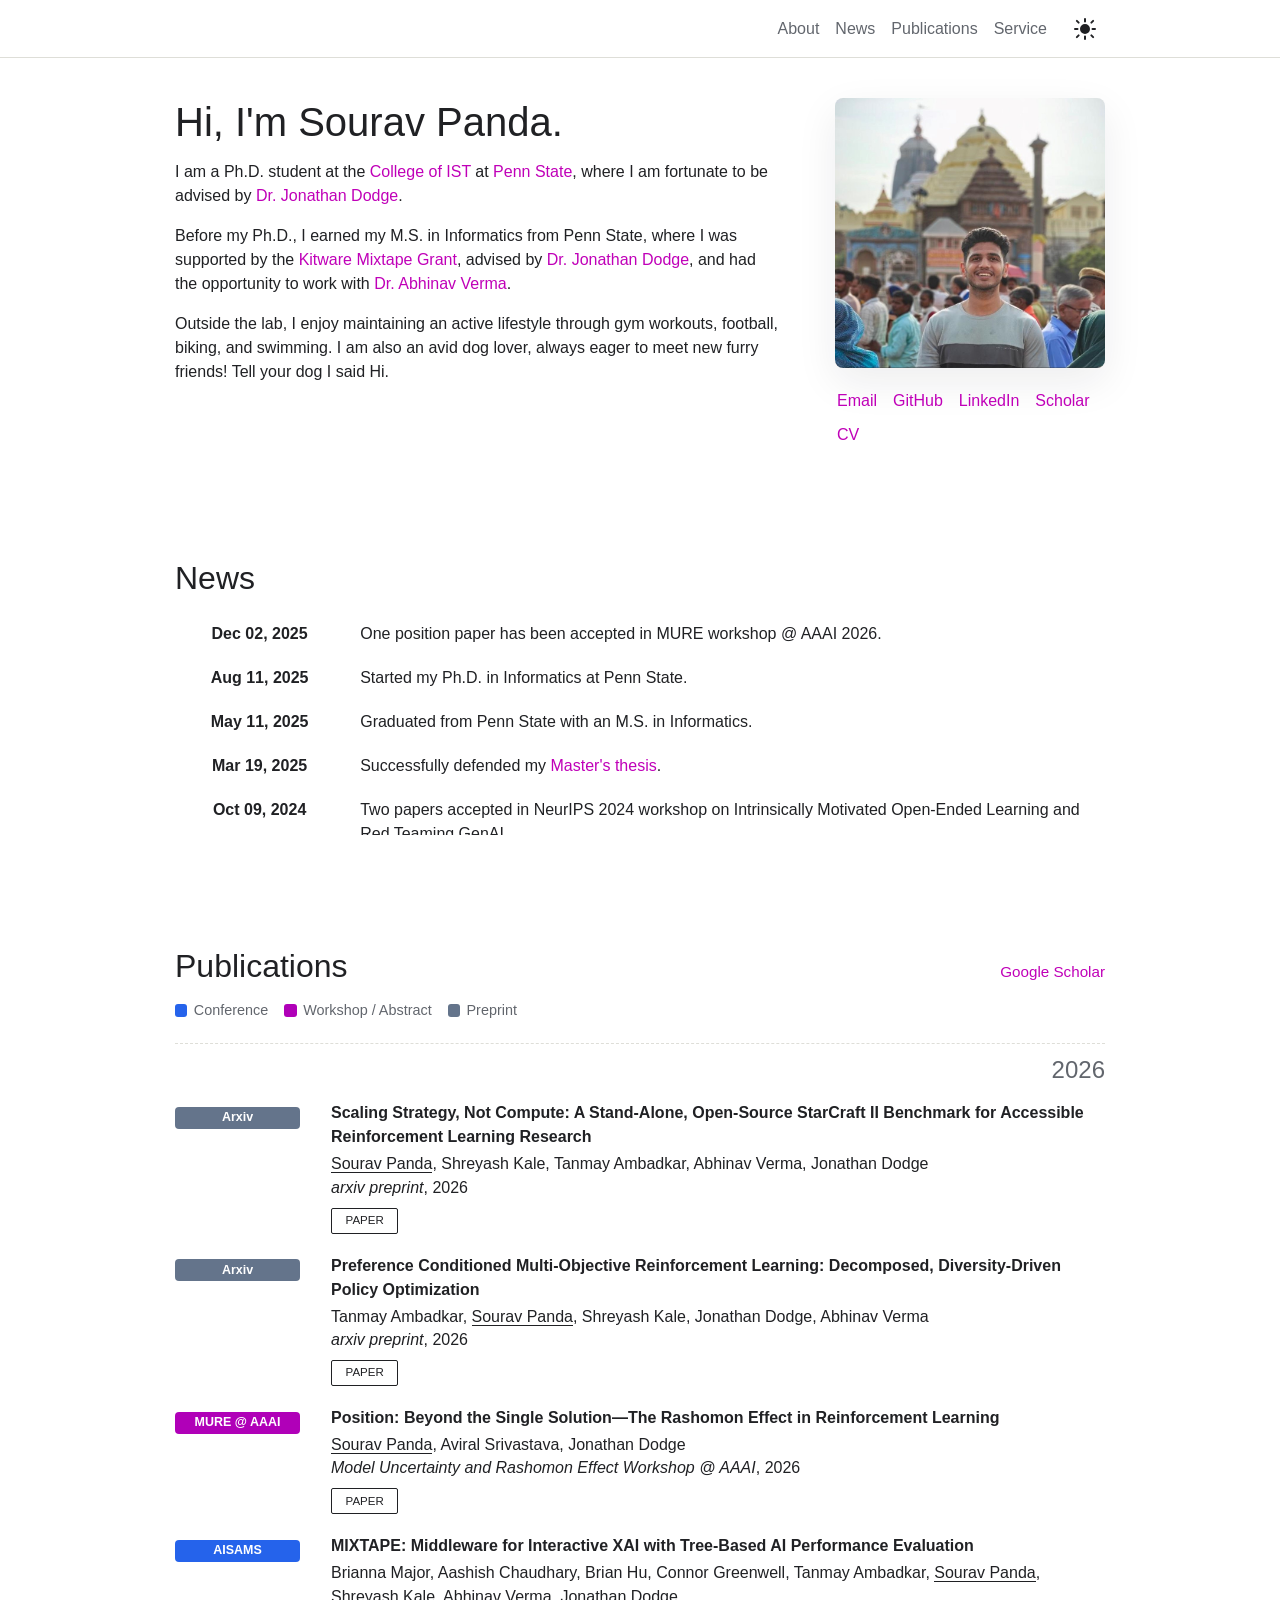
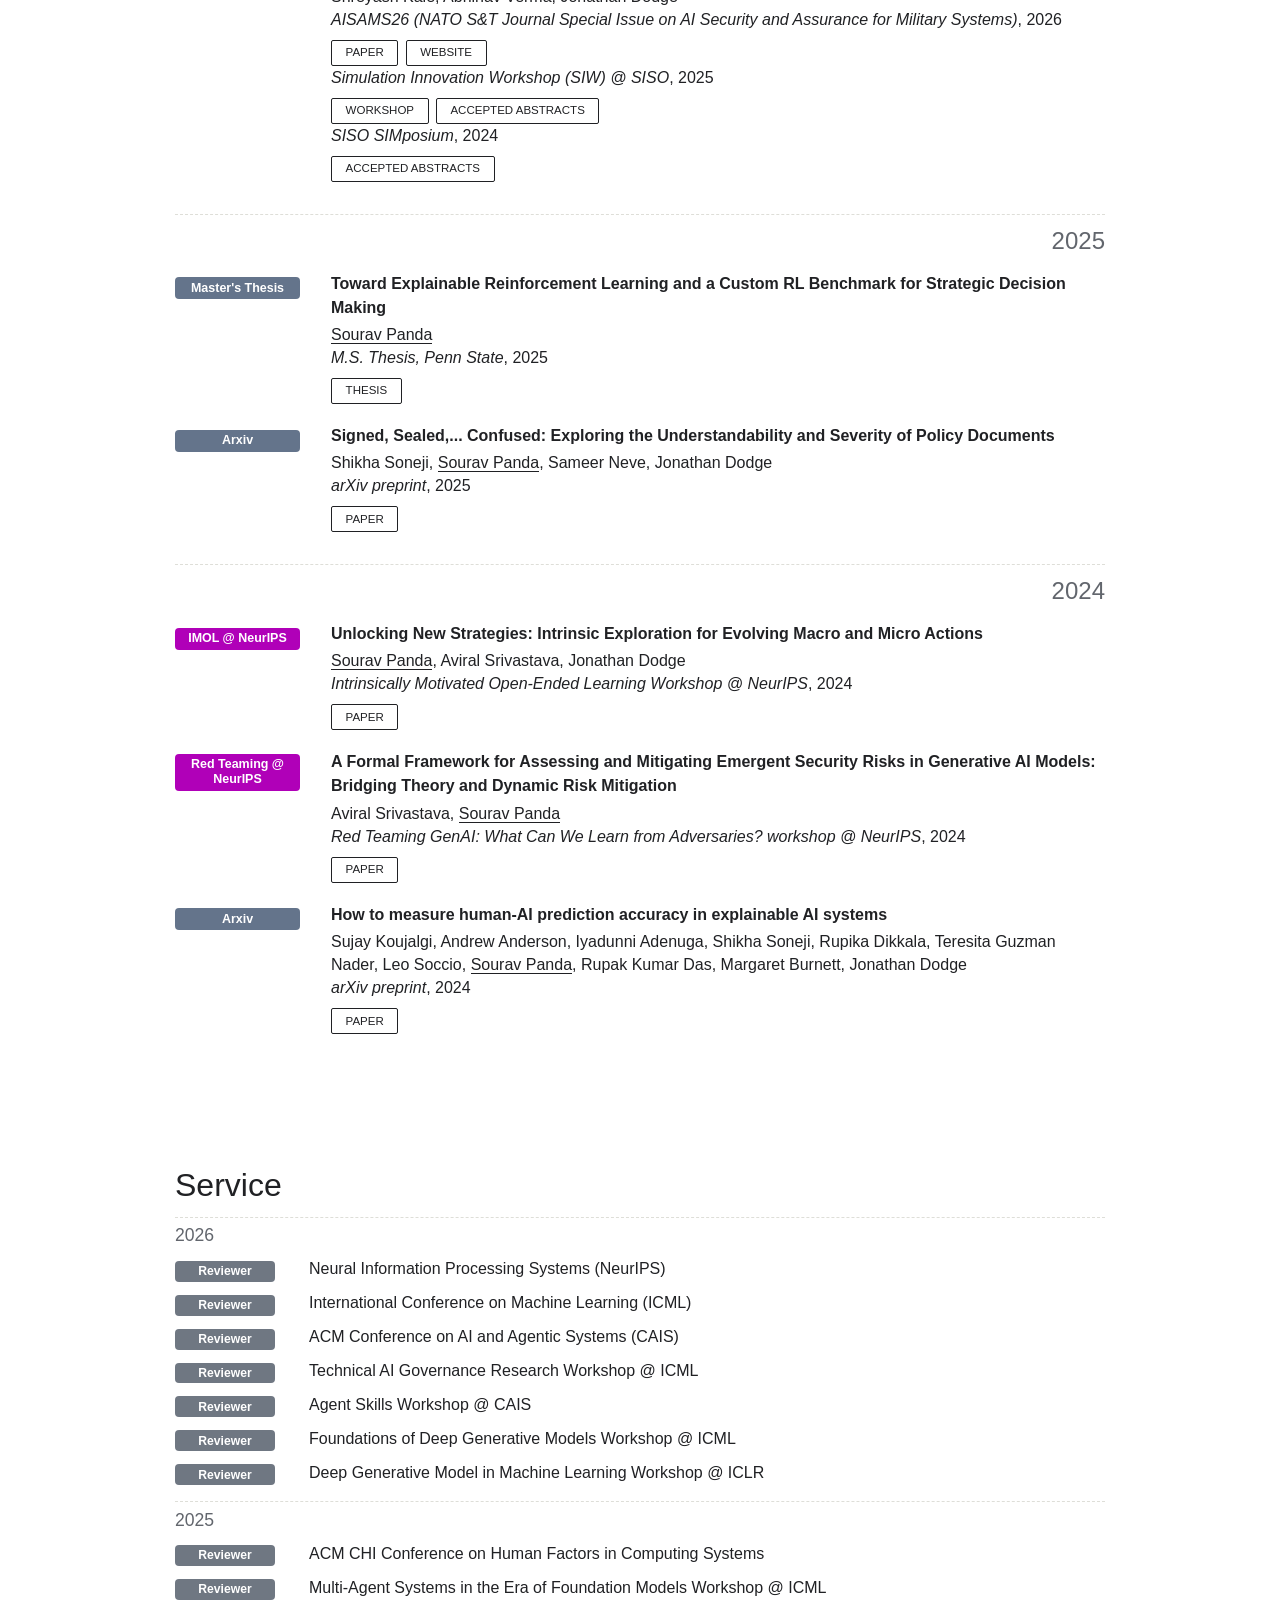
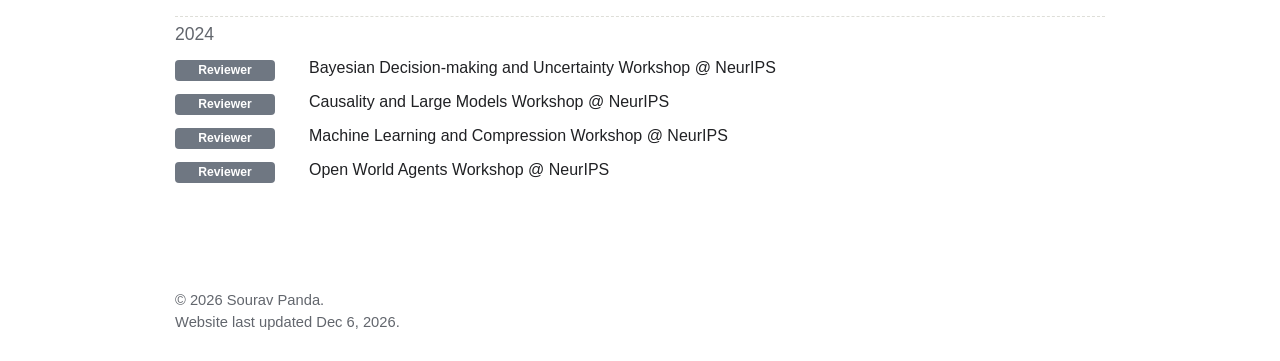
==== index.html @ 36248f56 "Initial Website deployment" ====
<!doctype html>
<html lang="en" data-theme="light">
  <head>
    <meta charset="utf-8" />
    <meta name="viewport" content="width=device-width, initial-scale=1" />
    <meta
      name="description"
      content="Personal academic portfolio website with news, publications, and contact links."
    />
    <title>Sourav Panda</title>
    <script>
      const savedTheme = localStorage.getItem("theme");
      const prefersDark = window.matchMedia("(prefers-color-scheme: dark)").matches;
      document.documentElement.dataset.theme = savedTheme || (prefersDark ? "dark" : "light");
    </script>
    <link rel="stylesheet" href="styles.css" />
  </head>
  <body>
    <header class="site-header">
      <nav class="nav" aria-label="Main navigation">
        <a class="brand" href="#about">Sourav Panda</a>
        <div class="nav-links" id="nav-links">
          <a href="#about">About</a>
          <a href="#news">News</a>
          <a href="#publications">Publications</a>
          <a href="#service">Service</a>
        </div>
        <div class="nav-actions">
          <button
            class="theme-toggle"
            type="button"
            aria-label="Switch to dark theme"
            title="Toggle theme"
          >
            <svg class="icon icon-sun" viewBox="0 0 24 24" aria-hidden="true">
              <path
                d="M12 4.5V2m0 20v-2.5M4.5 12H2m20 0h-2.5M5.64 5.64 3.86 3.86m16.28 16.28-1.78-1.78m0-12.72 1.78-1.78M3.86 20.14l1.78-1.78M12 8a4 4 0 1 0 0 8 4 4 0 0 0 0-8Z"
              />
            </svg>
            <svg class="icon icon-moon" viewBox="0 0 24 24" aria-hidden="true">
              <path d="M21 14.3A8.5 8.5 0 0 1 9.7 3a7 7 0 1 0 11.3 11.3Z" />
            </svg>
          </button>
          <button class="nav-toggle" type="button" aria-expanded="false" aria-controls="nav-links">
            Menu
          </button>
        </div>
      </nav>
    </header>

    <main id="content" aria-live="polite">
      <noscript>
        JavaScript is required to load the page sections. Open the files in the sections folder to
        view their contents directly.
      </noscript>
    </main>
    <footer class="footer">
      <p>&copy; <span id="year"></span> Sourav Panda.</p>
      <p>Website last updated <span id="site-updated">recently</span>.</p>
    </footer>

    <script src="script.js"></script>
  </body>
</html>
---- styles.css ----
:root {
  --bg: #ffffff;
  --panel: #ffffff;
  --text: #202124;
  --muted: #62666d;
  --line: #deded8;
  --accent: #c000b8;
  --accent-strong: #9a0094;
  --code-bg: #fff0fb;
  --shadow: 0 14px 40px rgba(26, 31, 38, 0.08);
  --font-sans:
    -apple-system, BlinkMacSystemFont, "Segoe UI", Roboto, "Helvetica Neue", Arial, "Noto Sans",
    "Liberation Sans", sans-serif, "Apple Color Emoji", "Segoe UI Emoji", "Segoe UI Symbol",
    "Noto Color Emoji";
  color-scheme: light;
}

:root[data-theme="dark"] {
  --bg: #1c1c1d;
  --panel: #232323;
  --text: #f1f1f1;
  --muted: #c7c7c7;
  --line: #3a3a3a;
  --accent: #2698ba;
  --accent-strong: #48b8d8;
  --code-bg: #24323a;
  --shadow: 0 14px 40px rgba(0, 0, 0, 0.28);
  color-scheme: dark;
}

* {
  box-sizing: border-box;
}

html {
  font-size: 16px;
  scroll-behavior: smooth;
}

body {
  margin: 0;
  background: var(--bg);
  color: var(--text);
  font-family: var(--font-sans);
  font-size: 16px;
  font-weight: 400;
  line-height: 1.5;
  transition:
    background-color 180ms ease,
    color 180ms ease;
}

a {
  color: var(--accent);
  text-decoration: none;
}

a:hover {
  color: var(--accent-strong);
  text-decoration: underline;
}

.site-header {
  position: sticky;
  top: 0;
  z-index: 10;
  border-bottom: 1px solid var(--line);
  background: color-mix(in srgb, var(--bg) 94%, transparent);
  backdrop-filter: blur(14px);
}

.nav,
.section,
.footer {
  width: min(930px, calc(100% - 30px));
  margin: 0 auto;
}

.nav {
  min-height: 57px;
  display: flex;
  align-items: center;
  justify-content: space-between;
  gap: 18px;
}

.brand {
  color: var(--text);
  font-weight: 700;
  letter-spacing: 0;
  max-width: 0;
  overflow: hidden;
  opacity: 0;
  white-space: nowrap;
  pointer-events: none;
  transition:
    max-width 180ms ease,
    opacity 180ms ease,
    margin-right 180ms ease;
}

body.show-brand .brand {
  max-width: 180px;
  opacity: 1;
  margin-right: 18px;
  pointer-events: auto;
}

.nav-links {
  display: flex;
  align-items: center;
  gap: 16px;
  margin-left: auto;
  font-size: 16px;
}

.nav-links a {
  color: var(--muted);
}

.nav-links a:hover {
  color: var(--muted);
  text-decoration: underline;
  text-underline-offset: 0.15em;
}

.nav-actions {
  display: flex;
  align-items: center;
  gap: 8px;
}

.theme-toggle,
.nav-toggle {
  border: 1px solid var(--line);
  border-radius: 6px;
  background: var(--panel);
  color: var(--text);
  padding: 8px 12px;
}

.theme-toggle {
  width: 40px;
  height: 40px;
  display: inline-grid;
  place-items: center;
  border-color: transparent;
  background: transparent;
  padding: 0;
  cursor: pointer;
}

.theme-toggle:hover {
  color: var(--accent);
}

.icon {
  width: 24px;
  height: 24px;
  fill: currentColor;
  stroke: currentColor;
  stroke-width: 2;
  stroke-linecap: round;
  stroke-linejoin: round;
}

.icon-moon {
  display: none;
}

:root[data-theme="dark"] .icon-sun {
  display: none;
}

:root[data-theme="dark"] .icon-moon {
  display: block;
}

.nav-toggle {
  display: none;
}

.section {
  padding: 64px 0;
}

.intro {
  min-height: auto;
  display: grid;
  grid-template-columns: minmax(0, 1.4fr) 270px;
  align-items: start;
  gap: 56px;
  padding-top: 40px;
}

.eyebrow {
  margin: 0 0 8px;
  color: var(--accent);
  font-size: 0.82rem;
  font-weight: 700;
  text-transform: uppercase;
}

code {
  border-radius: 4px;
  background: var(--code-bg);
  color: var(--accent);
  padding: 0.1em 0.25em;
  font-family: "SFMono-Regular", Consolas, "Liberation Mono", monospace;
  font-size: 0.92em;
}

h1,
h2,
h3,
p {
  margin-top: 0;
}

h1,
h2,
h3 {
  font-weight: 500;
}

p {
  margin-bottom: 1rem;
}

h1 {
  margin-bottom: 14px;
  font-size: 40px;
  line-height: 1.2;
}

h2 {
  margin-bottom: 20px;
  font-size: 32px;
  line-height: 1.2;
}

h3 {
  margin-bottom: 10px;
  font-size: 1.75rem;
  line-height: 1.2;
}

.about-title {
  margin-top: 28px;
  margin-bottom: 12px;
  color: var(--accent);
  font-size: 2rem;
  font-weight: 500;
}

.lead {
  max-width: 680px;
  color: var(--muted);
  font-size: 1.25rem;
  font-weight: 300;
}

.about-list {
  margin: 0 0 1.2rem 1.2rem;
  padding-left: 1rem;
}

.about-list li {
  margin: 0.65rem 0;
}

.about-list strong {
  font-weight: 700;
}

.intro-copy p,
.intro-copy li {
  font-size: 16px;
}

.actions,
.socials,
.pub-links {
  display: flex;
  flex-wrap: wrap;
  gap: 12px;
}

.button {
  min-height: 44px;
  display: inline-flex;
  align-items: center;
  justify-content: center;
  border: 1px solid var(--line);
  border-radius: 6px;
  padding: 10px 16px;
  background: var(--panel);
  color: var(--text);
  font-weight: 700;
}

.button.primary {
  border-color: var(--accent);
  background: var(--accent);
  color: white;
}

.profile {
  margin: 0;
}

.profile img {
  width: 100%;
  aspect-ratio: 1;
  object-fit: cover;
  border-radius: 8px;
  box-shadow: var(--shadow);
}

.profile-links {
  display: flex;
  flex-wrap: wrap;
  gap: 10px 16px;
  margin-top: 14px;
  padding-left: 2px;
  font-size: 16px;
}

.profile-link {
  color: var(--accent);
  white-space: nowrap;
}

.profile-link:hover {
  color: var(--accent-strong);
}

.two-column {
  display: grid;
  grid-template-columns: 260px minmax(0, 1fr);
  gap: 48px;
}

.news-section {
  padding-top: 48px;
}

.news-section h2 {
  margin-bottom: 18px;
  font-size: 32px;
  font-weight: 400;
}

.news-section h2 a {
  color: inherit;
}

.news-section h2 a:hover {
  color: inherit;
  text-decoration: none;
}

.news-scroll {
  --news-visible-items: 5;
  --news-row-height: 44px;
  max-height: calc(var(--news-visible-items) * var(--news-row-height));
  overflow-y: auto;
  padding-right: 4px;
}

.news table {
  width: 100%;
  border-collapse: collapse;
}

.news tr {
  vertical-align: top;
}

.news th,
.news td {
  padding: 7px 16px 13px 0;
  border: 0;
  color: var(--text);
  font-size: 16px;
  line-height: 1.5;
}

.news th {
  width: 20%;
  min-width: 155px;
  font-weight: 700;
  white-space: nowrap;
}

.news td {
  width: 80%;
}

.news-title {
  color: var(--accent);
}

.section-heading {
  max-width: 640px;
  margin-bottom: 24px;
}

.timeline,
.publication-list {
  display: grid;
  gap: 22px;
}

.timeline article,
.publication-list article,
.cv-grid article,
.card {
  border: 1px solid var(--line);
  border-radius: 8px;
  background: var(--panel);
  padding: 22px;
}

.publications,
.service {
  padding-top: 48px;
}

.publications-heading {
  display: flex;
  align-items: baseline;
  justify-content: space-between;
  gap: 1rem;
  margin-bottom: 24px;
}

.publications-heading h2,
.service h2 {
  margin-bottom: 0;
  font-size: 32px;
  font-weight: 400;
}

.publications-heading > a {
  font-size: 0.95rem;
  white-space: nowrap;
}

.publications-heading h2 a,
.service h2 a {
  color: inherit;
}

.publications-heading h2 a:hover,
.service h2 a:hover {
  color: inherit;
  text-decoration: none;
}

.publication-legend {
  display: flex;
  flex-wrap: wrap;
  gap: 0.55rem 1rem;
  margin: -10px 0 22px;
  padding: 0;
  color: var(--muted);
  font-size: 0.9rem;
  list-style: none;
}

.publication-legend li {
  display: inline-flex;
  align-items: center;
  gap: 0.4rem;
}

.legend-swatch {
  width: 0.78rem;
  height: 0.78rem;
  border-radius: 3px;
  flex: 0 0 auto;
}

.publications h3.bibliography {
  margin: 2rem 0 1rem;
  border-top: 1px dashed var(--line);
  padding-top: 0.75rem;
  color: var(--muted);
  font-size: 1.5rem;
  font-weight: 500;
  text-align: right;
}

.publications h3.bibliography:first-of-type {
  margin-top: 0;
}

.publications ol.bibliography {
  margin: 0;
  padding: 0;
  list-style: none;
}

.publications ol.bibliography li {
  margin-bottom: 1.25rem;
}

.service h2 {
  margin-bottom: 12px;
}

.service-year {
  margin: 1rem 0 0.75rem;
  border-top: 1px dashed var(--line);
  padding-top: 0.45rem;
  color: var(--muted);
  font-size: 1.1rem;
  font-weight: 500;
  text-align: left;
}

.service-year:first-of-type {
  margin-top: 0;
}

.service-list {
  margin: 0 0 0.9rem;
  padding: 0;
  list-style: none;
}

.service-list li {
  margin: 0 0 0.65rem;
  color: var(--text);
  font-size: 16px;
  line-height: 1.35;
}

.service-entry {
  display: grid;
  grid-template-columns: 120px minmax(0, 1fr);
  gap: 14px;
  align-items: start;
}

.service-abbr {
  padding-top: 0.05rem;
}

.service-badge {
  display: inline-block;
  width: 100px;
  border-radius: 4px;
  padding: 0.2rem 0.5rem;
  color: #ffffff;
  font-size: 0.76rem;
  font-weight: 700;
  line-height: 1.2;
  text-align: center;
  text-decoration: none;
}

.service-badge-reviewer {
  background: #6f7782;
}

.service-badge-ac {
  background: #b45f06;
}

.service-details {
  color: var(--text);
  font-weight: 400;
}

.publication-entry {
  display: grid;
  grid-template-columns: 140px minmax(0, 1fr);
  gap: 16px;
  align-items: start;
}

.publication-entry .abbr {
  padding-top: 0.2rem;
}

.publication-entry .badge {
  display: inline-block;
  width: 125px;
  border-radius: 4px;
  padding: 0.22rem 0.55rem;
  color: #ffffff;
  font-size: 0.78rem;
  font-weight: 700;
  line-height: 1.2;
  text-align: center;
  text-decoration: none;
}

.badge-conference {
  background: #2563eb;
}

.badge-workshop {
  background: #b000b8;
}

.badge-preprint {
  background: #64748b;
}

.publication-details .title {
  margin-bottom: 0.2rem;
  color: var(--text);
  font-weight: 700;
}

.publication-details .author,
.publication-details .periodical {
  color: var(--text);
  font-size: 16px;
  line-height: 1.45;
}

.publication-details .author em {
  border-bottom: 1px solid var(--text);
  font-style: normal;
}

.publication-details .author a {
  border-bottom: 1px dashed var(--accent);
}

.publication-details .author a:hover {
  border-bottom-style: solid;
  text-decoration: none;
}

.publication-details .periodical em {
  font-style: italic;
}

.publication-details .links {
  display: flex;
  flex-wrap: wrap;
  gap: 0.45rem;
  margin-top: 0.55rem;
}

.publication-details .btn {
  display: inline-flex;
  min-height: 26px;
  align-items: center;
  border: 1px solid var(--text);
  border-radius: 2px;
  padding: 0.16rem 0.85rem;
  color: var(--text);
  font-size: 0.72rem;
  font-weight: 500;
  line-height: 1;
  text-transform: uppercase;
}

.publication-details .btn:hover {
  border-color: var(--accent);
  color: var(--accent);
  text-decoration: none;
}

.timeline time,
.muted {
  color: var(--muted);
}

.grid {
  display: grid;
  grid-template-columns: repeat(3, minmax(0, 1fr));
  gap: 18px;
}

.card {
  min-height: 220px;
  display: flex;
  flex-direction: column;
}

.card a {
  margin-top: auto;
  font-weight: 700;
}

.tag {
  width: fit-content;
  margin-bottom: 18px;
  border: 1px solid color-mix(in srgb, var(--accent) 32%, var(--line));
  border-radius: 999px;
  padding: 4px 10px;
  color: var(--accent);
  font-size: 0.8rem;
  font-weight: 700;
}

.contact {
  text-align: center;
}

.contact p {
  max-width: 620px;
  margin-right: auto;
  margin-left: auto;
  color: var(--muted);
}

.socials {
  justify-content: center;
}

.footer {
  padding: 28px 0;
  color: var(--muted);
  font-size: 0.92rem;
}

.footer p {
  margin: 0;
}

@media (max-width: 820px) {
  .nav {
    align-items: center;
    padding: 14px 0;
  }

  .nav-toggle {
    display: inline-flex;
  }

  .nav-links {
    position: absolute;
    top: 64px;
    right: 16px;
    left: 16px;
    display: none;
    border: 1px solid var(--line);
    border-radius: 8px;
    background: var(--panel);
    padding: 14px;
    box-shadow: var(--shadow);
  }

  .nav-links.open {
    display: grid;
    gap: 8px;
  }

  .intro,
  .two-column,
  .grid {
    grid-template-columns: 1fr;
  }

  .intro {
    gap: 32px;
    padding-top: 24px;
  }

  .profile {
    max-width: 320px;
  }

  .news th,
  .news td {
    display: block;
    width: 100%;
    padding-right: 0;
  }

  .news th {
    min-width: 0;
    padding-bottom: 2px;
  }

  .news td {
    padding-top: 0;
  }

  .publication-entry {
    grid-template-columns: 1fr;
    gap: 8px;
  }

  .publication-entry .badge {
    width: auto;
    min-width: 95px;
  }

  .publications h3.bibliography {
    text-align: left;
  }

  .service-year {
    text-align: left;
  }

  .service-entry {
    grid-template-columns: 1fr;
    gap: 6px;
  }

  .service-badge {
    width: auto;
    min-width: 90px;
  }

  .publications-heading {
    align-items: flex-start;
    flex-direction: column;
    gap: 0.25rem;
  }
}
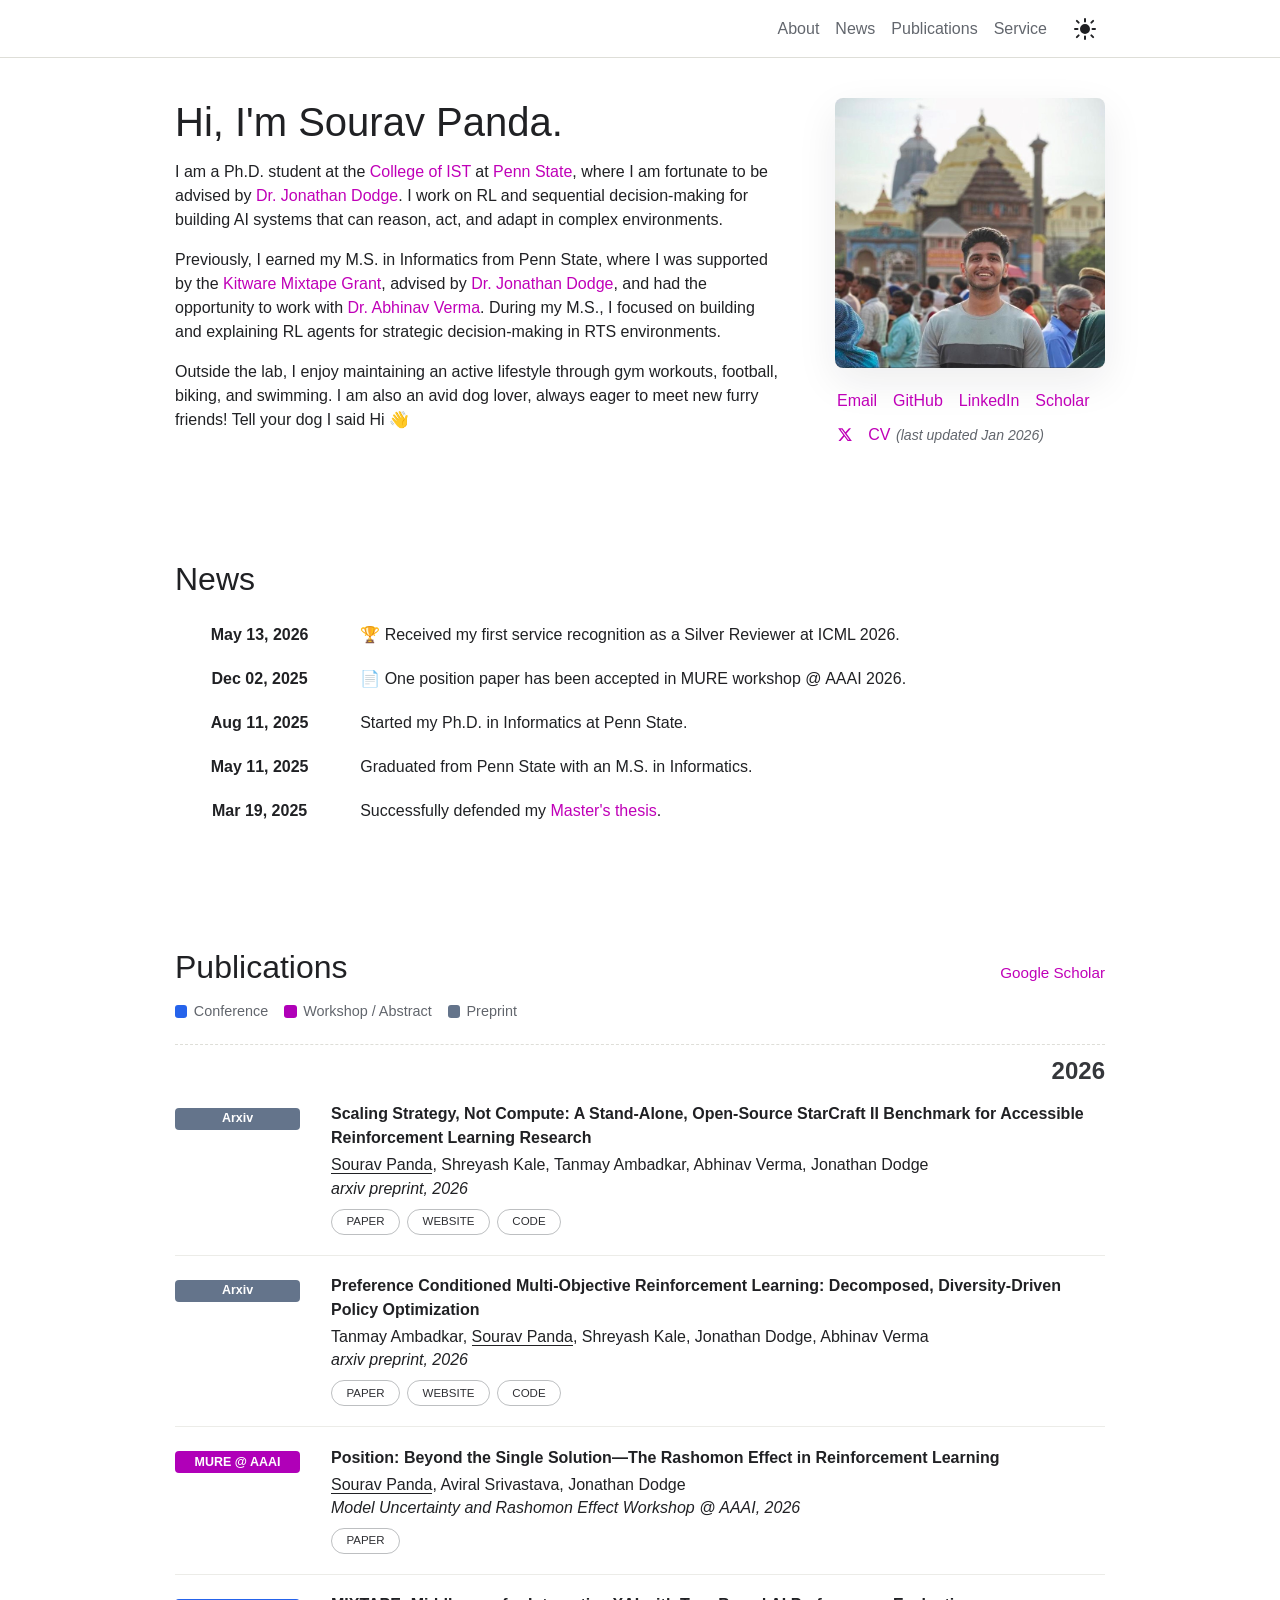
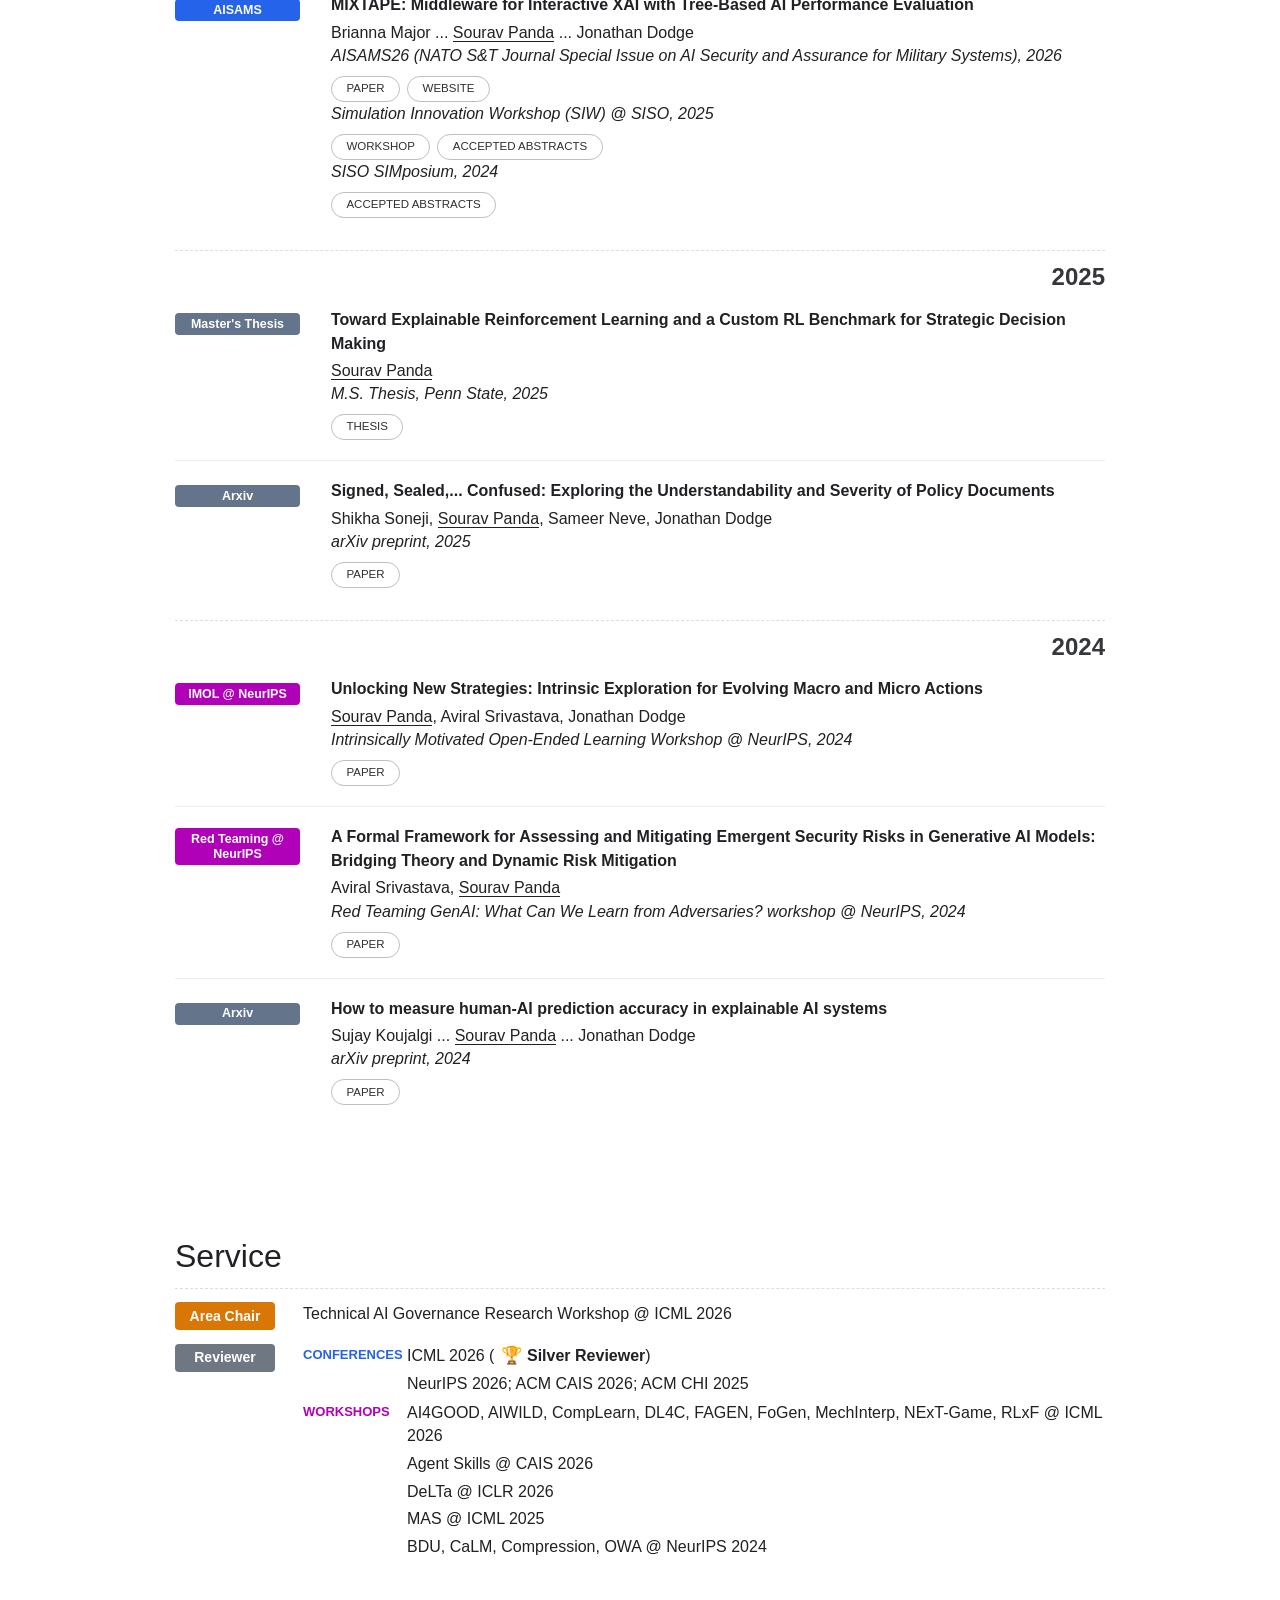
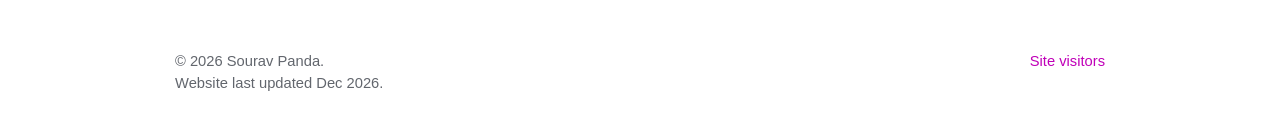
==== commit d3337ca8: "Implemented Site visitors script." ====
--- a/index.html
+++ b/index.html
@@ -55,8 +55,29 @@
       </noscript>
     </main>
     <footer class="footer">
-      <p>&copy; <span id="year"></span> Sourav Panda.</p>
-      <p>Website last updated <span id="site-updated">recently</span>.</p>
+      <div class="footer-meta">
+        <p>&copy; <span id="year"></span> Sourav Panda.</p>
+        <p>Website last updated <span id="site-updated">recently</span>.</p>
+      </div>
+      <div class="visitor-panel">
+        <button
+          class="visitor-toggle"
+          type="button"
+          aria-expanded="false"
+          aria-controls="visitor-map"
+        >
+          Site visitors
+        </button>
+        <div
+          class="visitor-map"
+          id="visitor-map"
+          hidden
+          aria-label="Visitor map"
+          data-clustrmaps-src="//clustrmaps.com/map_v2.js?d=yCPyGv3Jmx1Sety1O4UPFZrxFKSYS_HQZ93xgtB7oyg&cl=ffffff&w=a"
+        >
+          <div class="visitor-map-content" id="visitor-map-content"></div>
+        </div>
+      </div>
     </footer>
 
     <script src="script.js"></script>
--- a/styles.css
+++ b/styles.css
@@ -335,6 +335,30 @@
   color: var(--accent-strong);
 }
 
+.profile-x-link {
+  display: inline-flex;
+  align-items: center;
+  vertical-align: -0.08em;
+}
+
+.profile-x-icon {
+  width: 0.95em;
+  height: 0.95em;
+  fill: currentColor;
+}
+
+.profile-cv {
+  display: inline-flex;
+  align-items: baseline;
+  gap: 0.35rem;
+  white-space: nowrap;
+}
+
+.profile-cv-updated {
+  color: var(--muted);
+  font-size: 0.88em;
+}
+
 .two-column {
   display: grid;
   grid-template-columns: 260px minmax(0, 1fr);
@@ -486,9 +510,9 @@
   margin: 2rem 0 1rem;
   border-top: 1px dashed var(--line);
   padding-top: 0.75rem;
-  color: var(--muted);
+  color: color-mix(in srgb, var(--text) 68%, var(--muted));
   font-size: 1.5rem;
-  font-weight: 500;
+  font-weight: 650;
   text-align: right;
 }
 
@@ -502,6 +526,11 @@
   list-style: none;
 }
 
+.publications ol.bibliography + ol.bibliography {
+  border-top: 1px solid color-mix(in srgb, var(--line) 58%, transparent);
+  padding-top: 1.15rem;
+}
+
 .publications ol.bibliography li {
   margin-bottom: 1.25rem;
 }
@@ -510,69 +539,121 @@
   margin-bottom: 12px;
 }
 
-.service-year {
-  margin: 1rem 0 0.75rem;
+.service-list {
   border-top: 1px dashed var(--line);
-  padding-top: 0.45rem;
-  color: var(--muted);
-  font-size: 1.1rem;
-  font-weight: 500;
-  text-align: left;
-}
-
-.service-year:first-of-type {
-  margin-top: 0;
-}
-
-.service-list {
-  margin: 0 0 0.9rem;
-  padding: 0;
-  list-style: none;
-}
-
-.service-list li {
-  margin: 0 0 0.65rem;
+  display: grid;
+  gap: 0.85rem;
+  padding-top: 0.85rem;
+}
+
+.service-role-group {
+  display: grid;
+  grid-template-columns: 110px minmax(0, 1fr);
+  gap: 18px;
+  margin: 0;
+  align-items: start;
+}
+
+.service-role-name {
+  margin: 0;
+  padding: 0.35rem 0.6rem;
+  color: #ffffff;
+  font-size: 14px;
+  font-weight: 700;
+  line-height: 1.2;
+  border-radius: 4px;
+  white-space: nowrap;
+  display: inline-block;
+  width: 100px;
+  text-align: center;
+}
+
+.service-role-name.role-reviewer {
+  background: #6f7782;
+}
+
+.service-role-name.role-ac {
+  background: #d97706;
+}
+
+.service-entries {
+  margin: 0;
   color: var(--text);
   font-size: 16px;
-  line-height: 1.35;
-}
-
-.service-entry {
+  line-height: 1.45;
+}
+
+.service-entry-row {
   display: grid;
-  grid-template-columns: 120px minmax(0, 1fr);
-  gap: 14px;
-  align-items: start;
-}
-
-.service-abbr {
-  padding-top: 0.05rem;
-}
-
-.service-badge {
+  grid-template-columns: 92px minmax(0, 1fr);
+  gap: 12px;
+  margin: 0 0 0.4rem;
+}
+
+.service-entry-row:last-child {
+  margin-bottom: 0;
+}
+
+.service-entry-label {
+  color: var(--muted);
+  font-size: 13px;
+  font-weight: 700;
+  line-height: 1.65;
+  text-transform: uppercase;
+}
+
+.service-entry-label.label-conference {
+  color: #2563eb;
+}
+
+.service-entry-label.label-workshop {
+  color: #b000b8;
+}
+
+.service-entries p {
+  margin: 0;
+  overflow-wrap: break-word;
+}
+
+.service-entry-lines {
+  display: grid;
+  gap: 0.28rem;
+  min-width: 0;
+}
+
+.service-award {
+  display: inline-flex;
+  align-items: center;
+  gap: 0.28rem;
+  margin-left: 0.38rem;
+  color: var(--text);
+  font-size: inherit;
+  font-weight: 600;
+  letter-spacing: 0;
+  line-height: inherit;
+  vertical-align: baseline;
+  white-space: nowrap;
+}
+
+.service-award-icon {
   display: inline-block;
-  width: 100px;
-  border-radius: 4px;
-  padding: 0.2rem 0.5rem;
-  color: #ffffff;
-  font-size: 0.76rem;
-  font-weight: 700;
-  line-height: 1.2;
-  text-align: center;
+  flex: 0 0 auto;
+  font-size: 1.08em;
+  line-height: 1;
+}
+
+.service-venue {
+  color: inherit;
   text-decoration: none;
 }
 
-.service-badge-reviewer {
-  background: #6f7782;
-}
-
-.service-badge-ac {
-  background: #b45f06;
-}
-
-.service-details {
-  color: var(--text);
-  font-weight: 400;
-}
+.service-venue:hover {
+  color: var(--accent-strong);
+  text-decoration: underline;
+}
+
+/* boxed conference/workshop groups */
+/* removed boxed group styles to restore indented venue lists */
 
 .publication-entry {
   display: grid;
@@ -623,6 +704,36 @@
   line-height: 1.45;
 }
 
+.publication-details .author-toggle {
+  margin: 0;
+}
+
+.publication-details .author-toggle summary {
+  display: inline;
+  cursor: pointer;
+  list-style: none;
+}
+
+.publication-details .author-toggle summary::-webkit-details-marker {
+  display: none;
+}
+
+.publication-details .author-toggle summary:hover {
+  color: var(--accent);
+}
+
+.publication-details .author-toggle .author-full {
+  display: none;
+}
+
+.publication-details .author-toggle[open] .author-short {
+  display: none;
+}
+
+.publication-details .author-toggle[open] .author-full {
+  display: inline;
+}
+
 .publication-details .author em {
   border-bottom: 1px solid var(--text);
   font-style: normal;
@@ -652,18 +763,23 @@
   display: inline-flex;
   min-height: 26px;
   align-items: center;
-  border: 1px solid var(--text);
-  border-radius: 2px;
-  padding: 0.16rem 0.85rem;
-  color: var(--text);
+  border: 1px solid color-mix(in srgb, var(--muted) 42%, transparent);
+  border-radius: 999px;
+  padding: 0.18rem 0.9rem;
+  color: color-mix(in srgb, var(--text) 78%, var(--muted));
   font-size: 0.72rem;
   font-weight: 500;
   line-height: 1;
   text-transform: uppercase;
+  transition:
+    border-color 160ms ease,
+    background-color 160ms ease,
+    color 160ms ease;
 }
 
 .publication-details .btn:hover {
   border-color: var(--accent);
+  background: color-mix(in srgb, var(--accent) 12%, transparent);
   color: var(--accent);
   text-decoration: none;
 }
@@ -717,6 +833,10 @@
 }
 
 .footer {
+  display: flex;
+  align-items: flex-start;
+  justify-content: space-between;
+  gap: 1.5rem;
   padding: 28px 0;
   color: var(--muted);
   font-size: 0.92rem;
@@ -724,6 +844,62 @@
 
 .footer p {
   margin: 0;
+}
+
+.visitor-panel {
+  display: flex;
+  align-items: flex-end;
+  flex-direction: column;
+}
+
+.visitor-toggle {
+  border: 0;
+  background: transparent;
+  padding: 0;
+  color: var(--accent);
+  font: inherit;
+  cursor: pointer;
+}
+
+.visitor-toggle:hover {
+  text-decoration: underline;
+}
+
+.visitor-map {
+  --visitor-map-scale: 0.58;
+  width: calc(600px * var(--visitor-map-scale));
+  height: calc(340px * var(--visitor-map-scale));
+  margin-top: 0.75rem;
+  overflow: hidden;
+  border: 1px solid var(--line);
+  border-radius: 8px;
+  background: var(--panel);
+  box-shadow: var(--shadow);
+}
+
+.visitor-map-content {
+  width: 600px;
+  min-height: 340px;
+  transform: scale(var(--visitor-map-scale));
+  transform-origin: top left;
+}
+
+.visitor-map[hidden] {
+  display: none;
+}
+
+.visitor-map iframe,
+.visitor-map img,
+.visitor-map canvas,
+.visitor-map object,
+.visitor-map embed {
+  display: block;
+  max-width: none !important;
+}
+
+.visitor-map iframe {
+  width: 600px !important;
+  min-height: 340px !important;
 }
 
 @media (max-width: 820px) {
@@ -799,18 +975,18 @@
     text-align: left;
   }
 
-  .service-year {
-    text-align: left;
-  }
-
-  .service-entry {
+  .service-role-group {
     grid-template-columns: 1fr;
-    gap: 6px;
-  }
-
-  .service-badge {
-    width: auto;
-    min-width: 90px;
+    gap: 8px;
+  }
+
+  .service-entry-row {
+    grid-template-columns: 1fr;
+    gap: 2px;
+  }
+
+  .service-award {
+    margin-left: 0.3rem;
   }
 
   .publications-heading {
@@ -818,4 +994,17 @@
     flex-direction: column;
     gap: 0.25rem;
   }
-}
+
+  .visitor-map {
+    --visitor-map-scale: 0.45;
+  }
+
+  .footer {
+    flex-direction: column;
+    gap: 0.75rem;
+  }
+
+  .visitor-panel {
+    align-items: flex-start;
+  }
+}
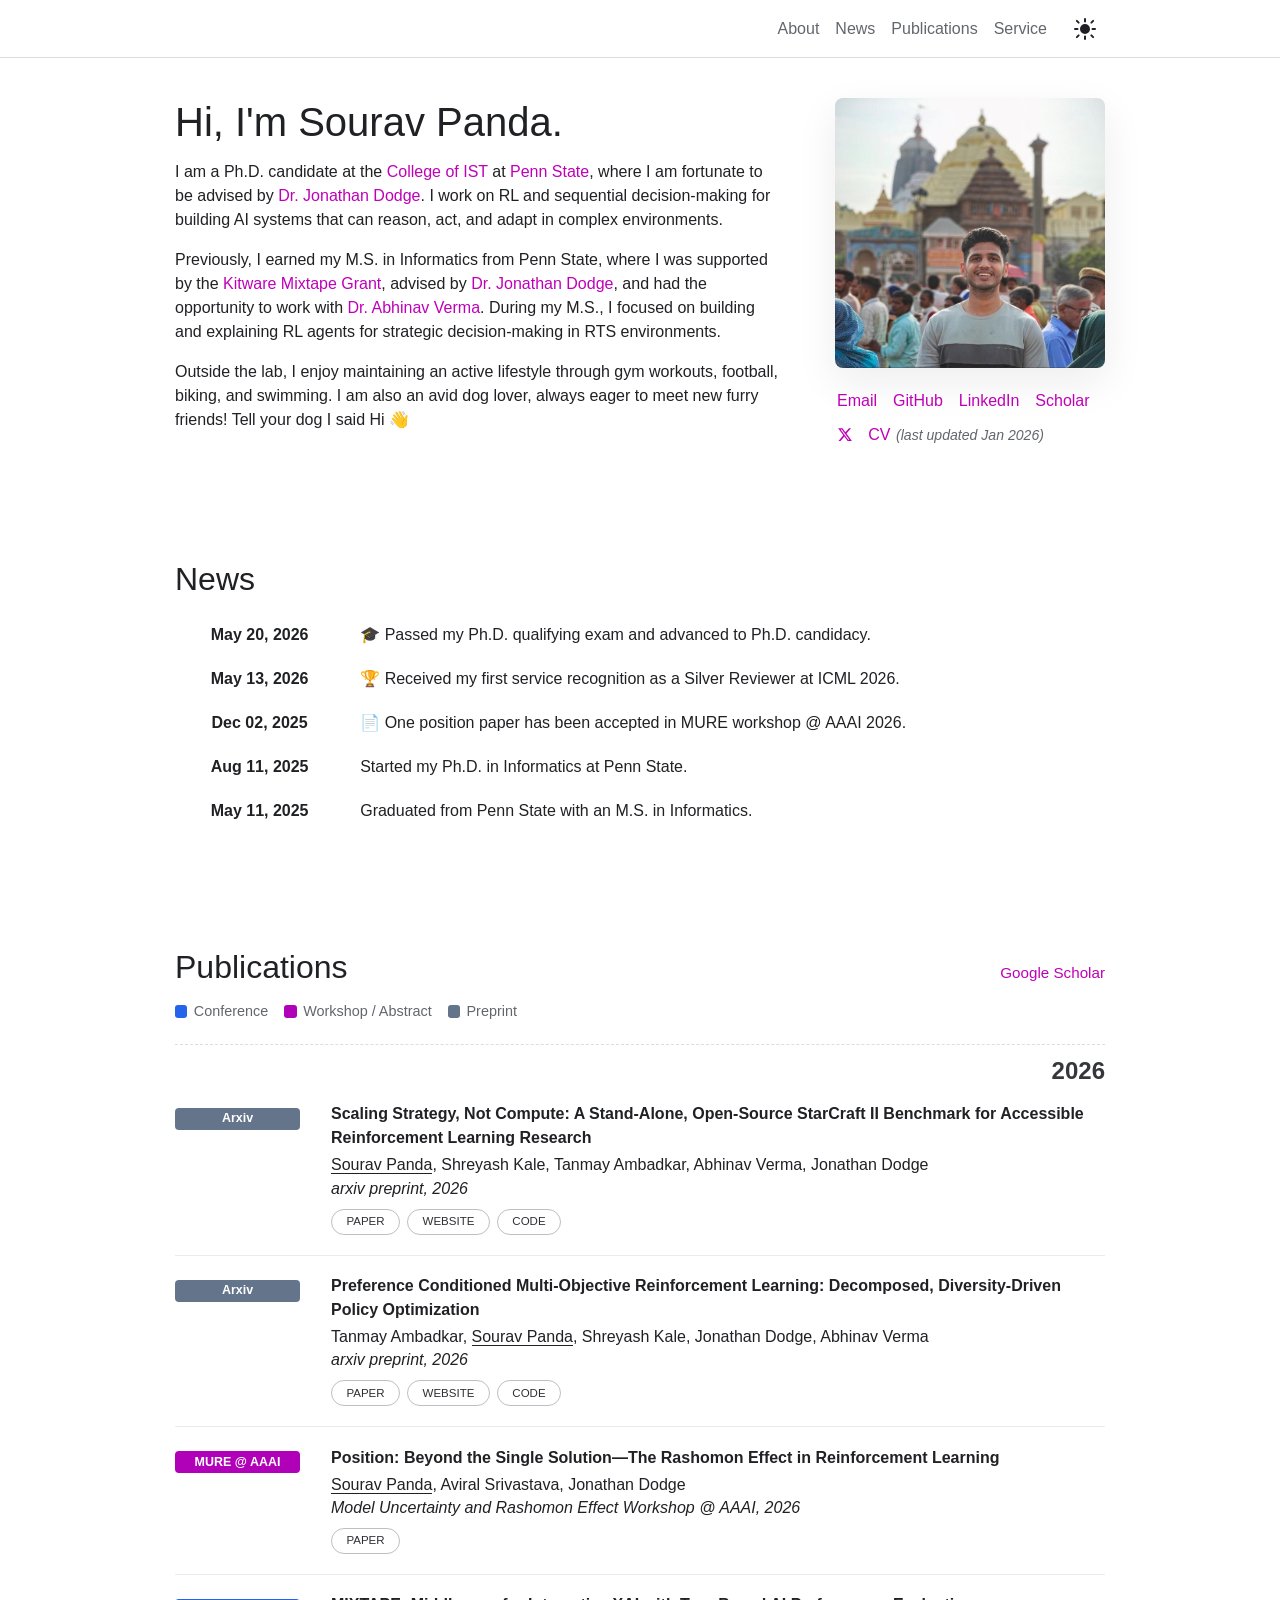
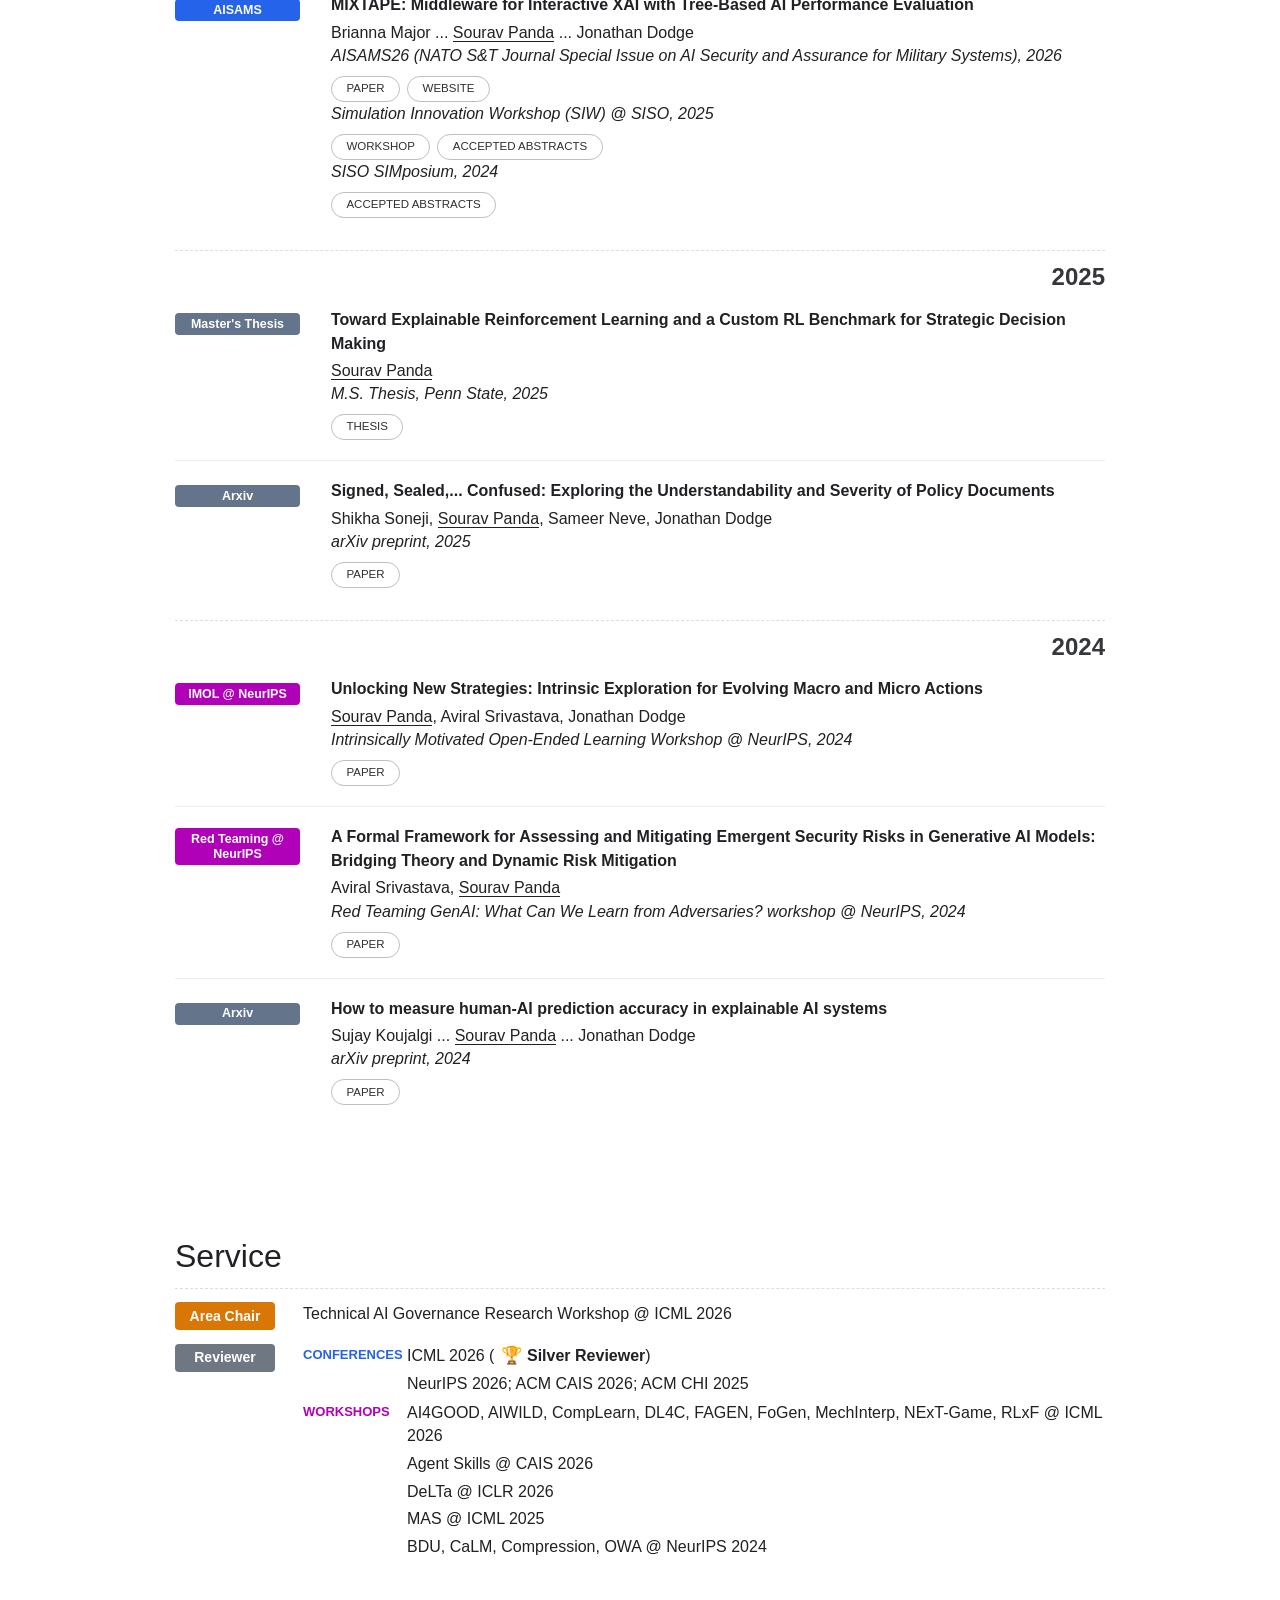
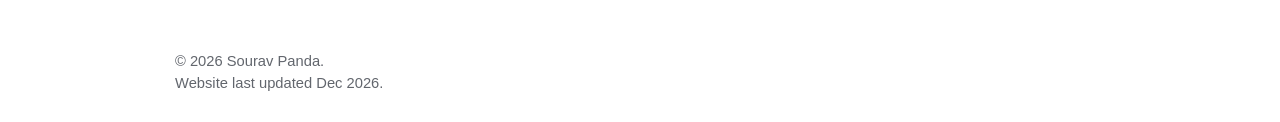
==== commit 5bab427a: "removed site tracking." ====
--- a/index.html
+++ b/index.html
@@ -59,25 +59,6 @@
         <p>&copy; <span id="year"></span> Sourav Panda.</p>
         <p>Website last updated <span id="site-updated">recently</span>.</p>
       </div>
-      <div class="visitor-panel">
-        <button
-          class="visitor-toggle"
-          type="button"
-          aria-expanded="false"
-          aria-controls="visitor-map"
-        >
-          Site visitors
-        </button>
-        <div
-          class="visitor-map"
-          id="visitor-map"
-          hidden
-          aria-label="Visitor map"
-          data-clustrmaps-src="//clustrmaps.com/map_v2.js?d=yCPyGv3Jmx1Sety1O4UPFZrxFKSYS_HQZ93xgtB7oyg&cl=ffffff&w=a"
-        >
-          <div class="visitor-map-content" id="visitor-map-content"></div>
-        </div>
-      </div>
     </footer>
 
     <script src="script.js"></script>
--- a/styles.css
+++ b/styles.css
@@ -846,62 +846,6 @@
   margin: 0;
 }
 
-.visitor-panel {
-  display: flex;
-  align-items: flex-end;
-  flex-direction: column;
-}
-
-.visitor-toggle {
-  border: 0;
-  background: transparent;
-  padding: 0;
-  color: var(--accent);
-  font: inherit;
-  cursor: pointer;
-}
-
-.visitor-toggle:hover {
-  text-decoration: underline;
-}
-
-.visitor-map {
-  --visitor-map-scale: 0.58;
-  width: calc(600px * var(--visitor-map-scale));
-  height: calc(340px * var(--visitor-map-scale));
-  margin-top: 0.75rem;
-  overflow: hidden;
-  border: 1px solid var(--line);
-  border-radius: 8px;
-  background: var(--panel);
-  box-shadow: var(--shadow);
-}
-
-.visitor-map-content {
-  width: 600px;
-  min-height: 340px;
-  transform: scale(var(--visitor-map-scale));
-  transform-origin: top left;
-}
-
-.visitor-map[hidden] {
-  display: none;
-}
-
-.visitor-map iframe,
-.visitor-map img,
-.visitor-map canvas,
-.visitor-map object,
-.visitor-map embed {
-  display: block;
-  max-width: none !important;
-}
-
-.visitor-map iframe {
-  width: 600px !important;
-  min-height: 340px !important;
-}
-
 @media (max-width: 820px) {
   .nav {
     align-items: center;
@@ -995,16 +939,8 @@
     gap: 0.25rem;
   }
 
-  .visitor-map {
-    --visitor-map-scale: 0.45;
-  }
-
   .footer {
     flex-direction: column;
     gap: 0.75rem;
   }
-
-  .visitor-panel {
-    align-items: flex-start;
-  }
-}
+}
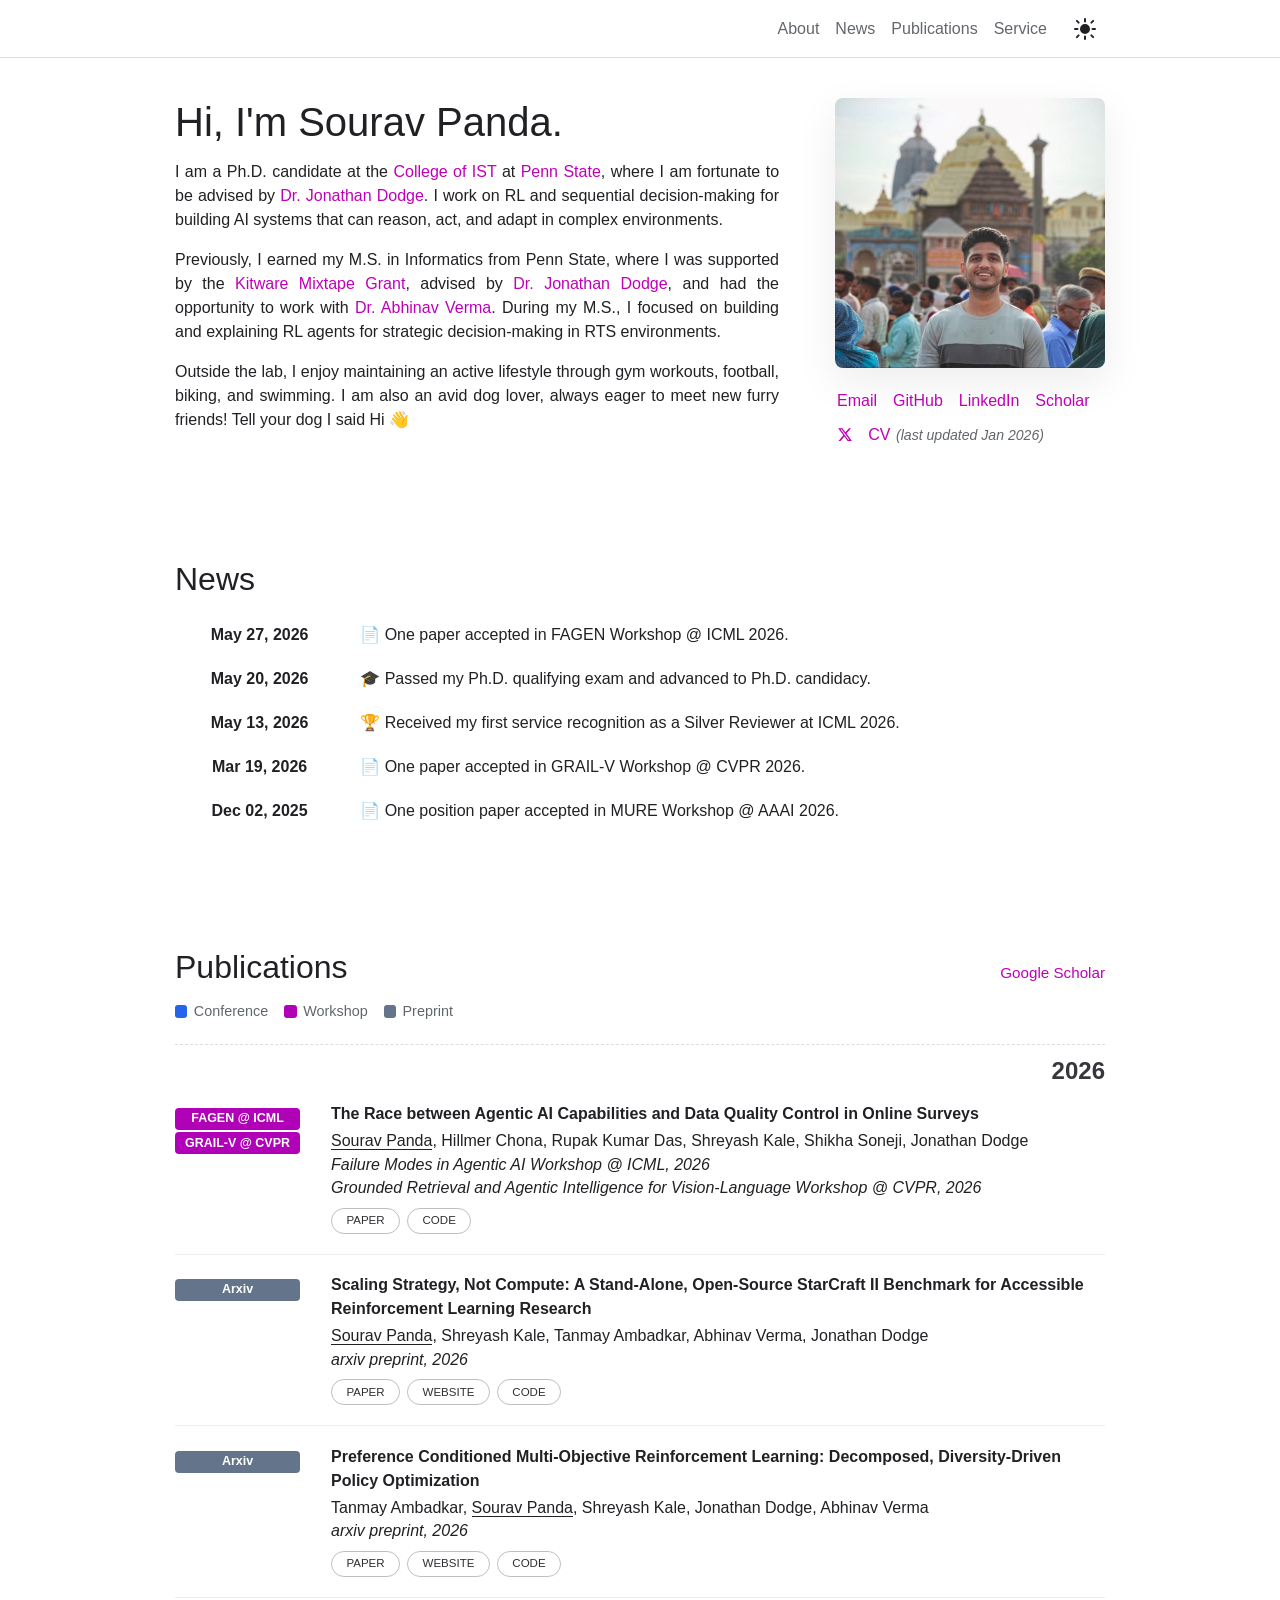
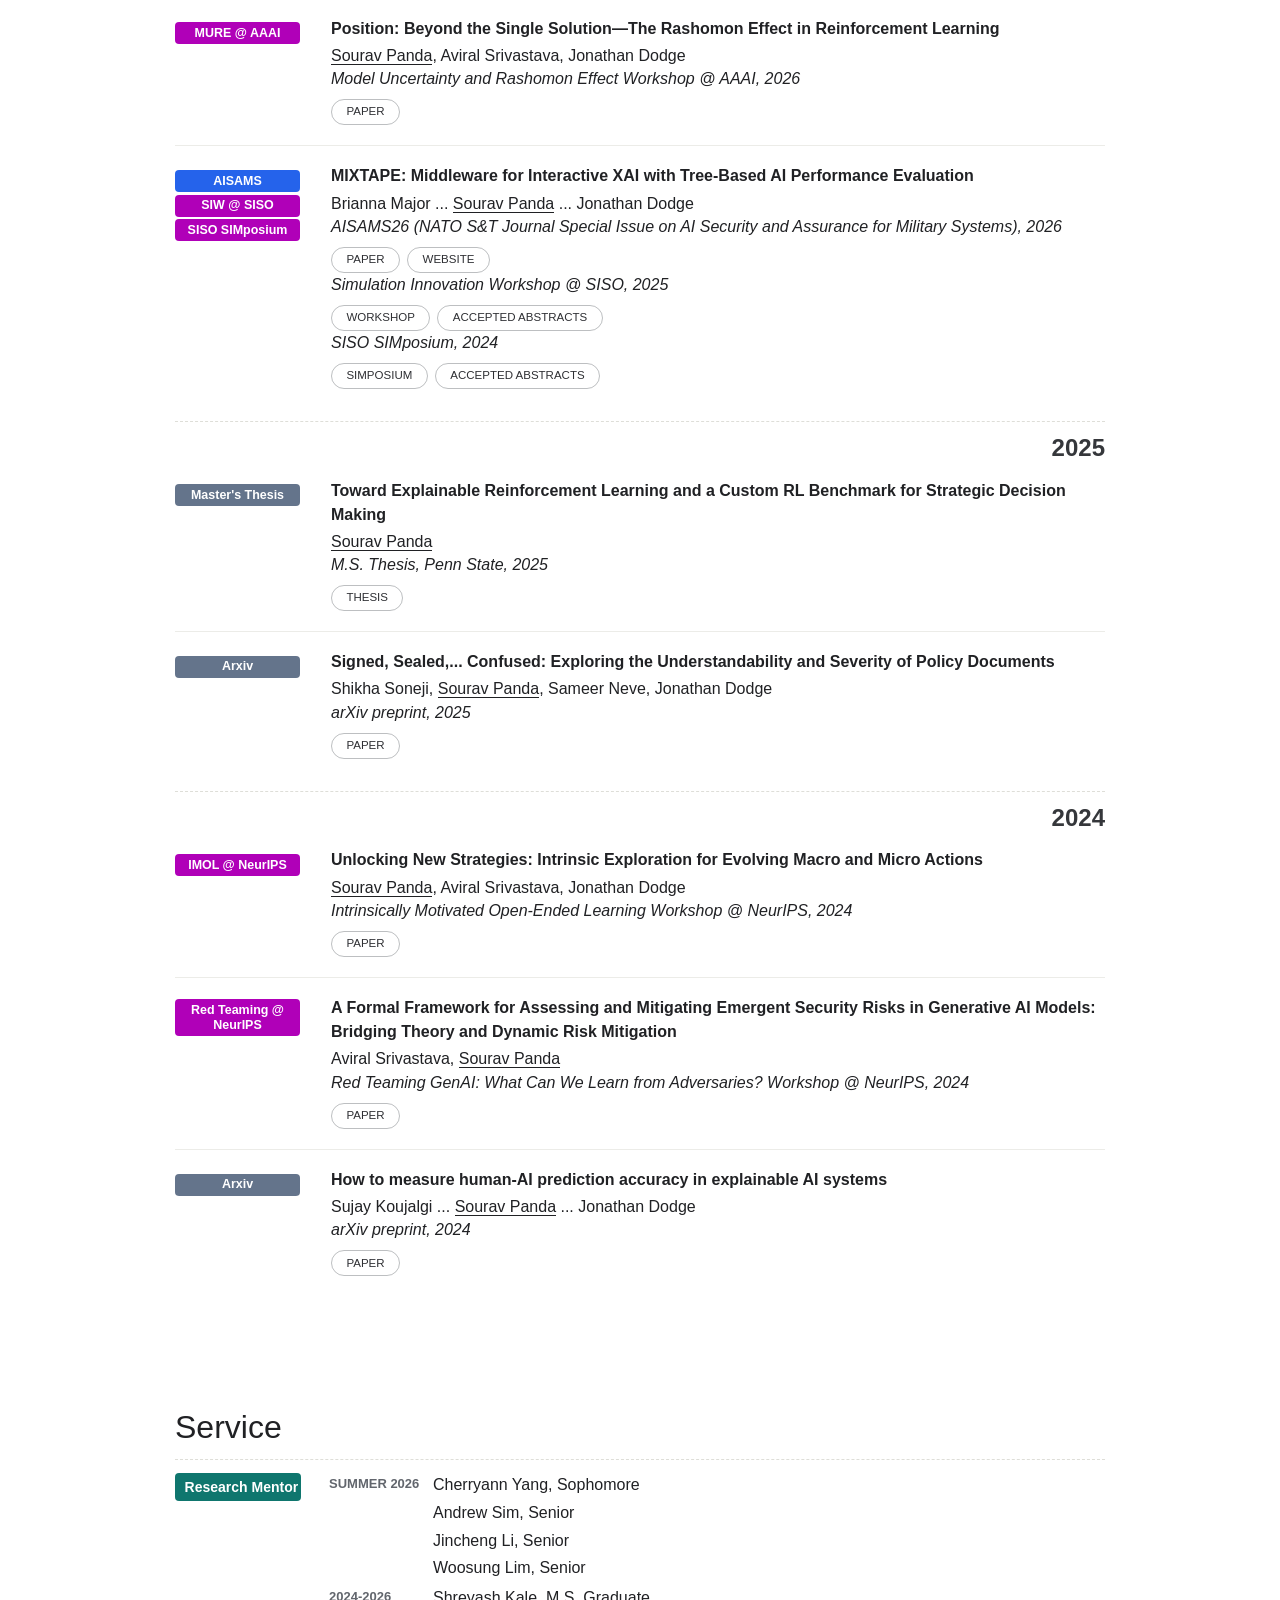
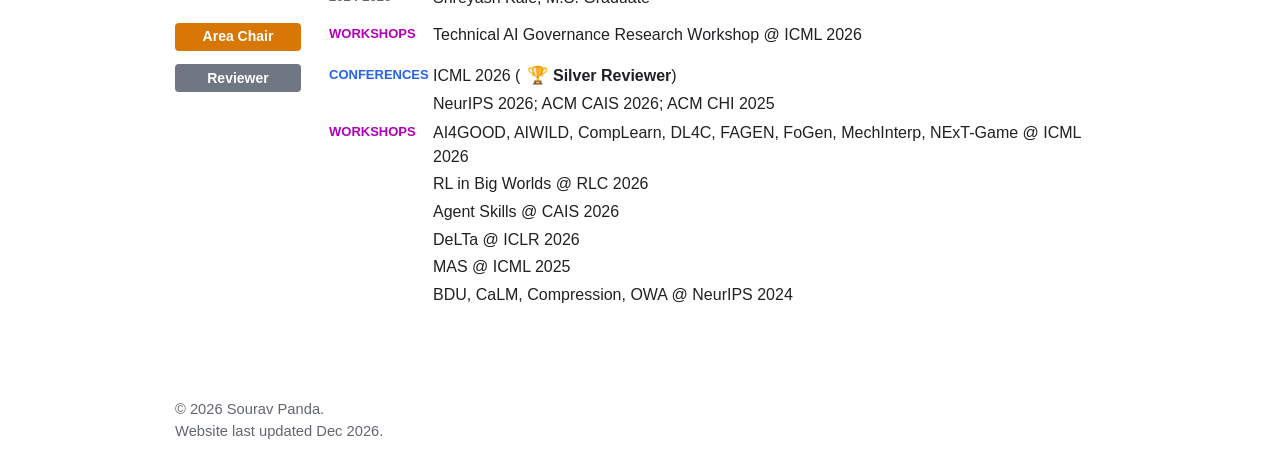
==== commit bb9cf67e: "Updated metadata." ====
--- a/index.html
+++ b/index.html
@@ -5,7 +5,20 @@
     <meta name="viewport" content="width=device-width, initial-scale=1" />
     <meta
       name="description"
-      content="Personal academic portfolio website with news, publications, and contact links."
+      content="Sourav Panda's academic website, featuring research, publications, service, and news."
+    />
+    <meta property="og:title" content="Sourav Panda" />
+    <meta
+      property="og:description"
+      content="Sourav Panda's academic website, featuring research, publications, service, and news."
+    />
+    <meta property="og:url" content="https://souravpanda.com/" />
+    <meta property="og:type" content="website" />
+    <meta name="twitter:card" content="summary" />
+    <meta name="twitter:title" content="Sourav Panda" />
+    <meta
+      name="twitter:description"
+      content="Sourav Panda's academic website, featuring research, publications, service, and news."
     />
     <title>Sourav Panda</title>
     <script>
--- a/styles.css
+++ b/styles.css
@@ -278,6 +278,10 @@
   font-size: 16px;
 }
 
+.intro-copy p {
+  text-align: justify;
+}
+
 .actions,
 .socials,
 .pub-links {
@@ -548,7 +552,7 @@
 
 .service-role-group {
   display: grid;
-  grid-template-columns: 110px minmax(0, 1fr);
+  grid-template-columns: 136px minmax(0, 1fr);
   gap: 18px;
   margin: 0;
   align-items: start;
@@ -564,7 +568,7 @@
   border-radius: 4px;
   white-space: nowrap;
   display: inline-block;
-  width: 100px;
+  width: 126px;
   text-align: center;
 }
 
@@ -574,6 +578,10 @@
 
 .service-role-name.role-ac {
   background: #d97706;
+}
+
+.service-role-name.role-mentor {
+  background: #0f766e;
 }
 
 .service-entries {
@@ -608,6 +616,10 @@
 
 .service-entry-label.label-workshop {
   color: #b000b8;
+}
+
+.service-entry-label.label-time {
+  color: var(--muted);
 }
 
 .service-entries p {
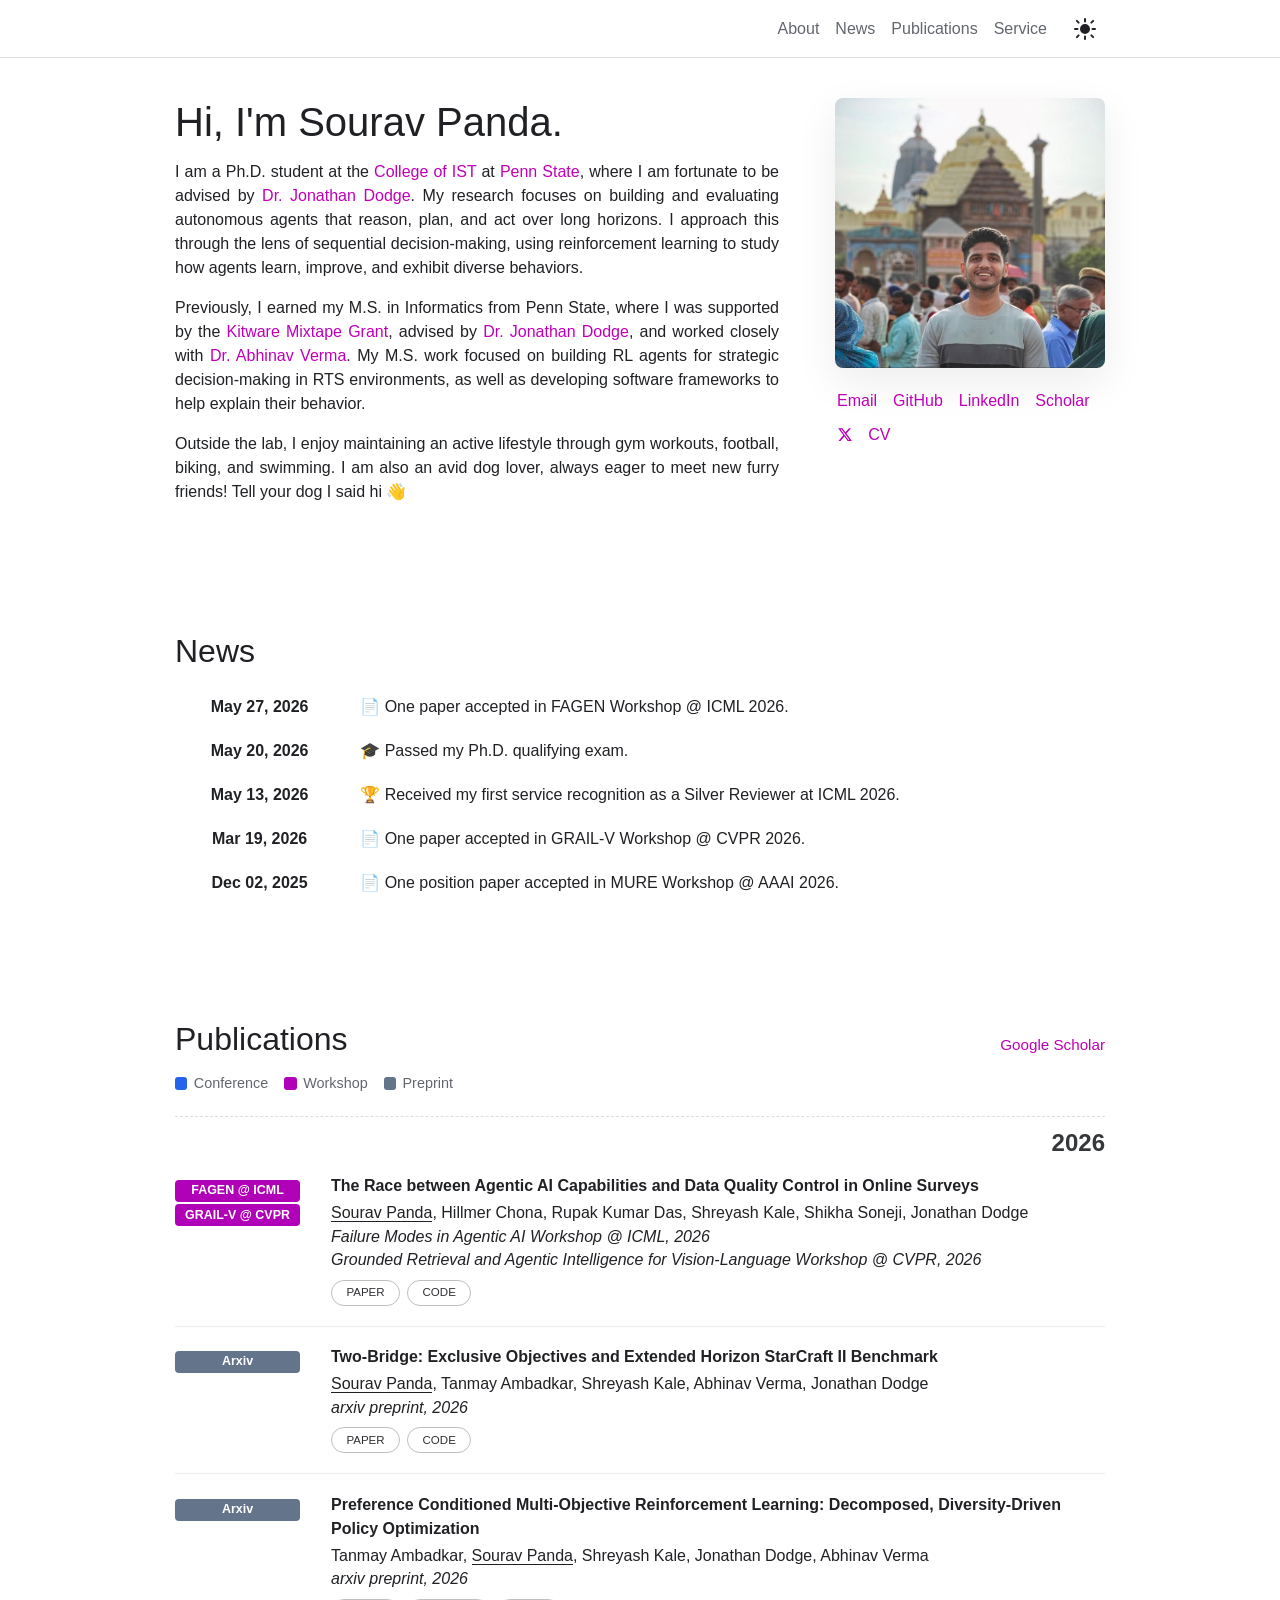
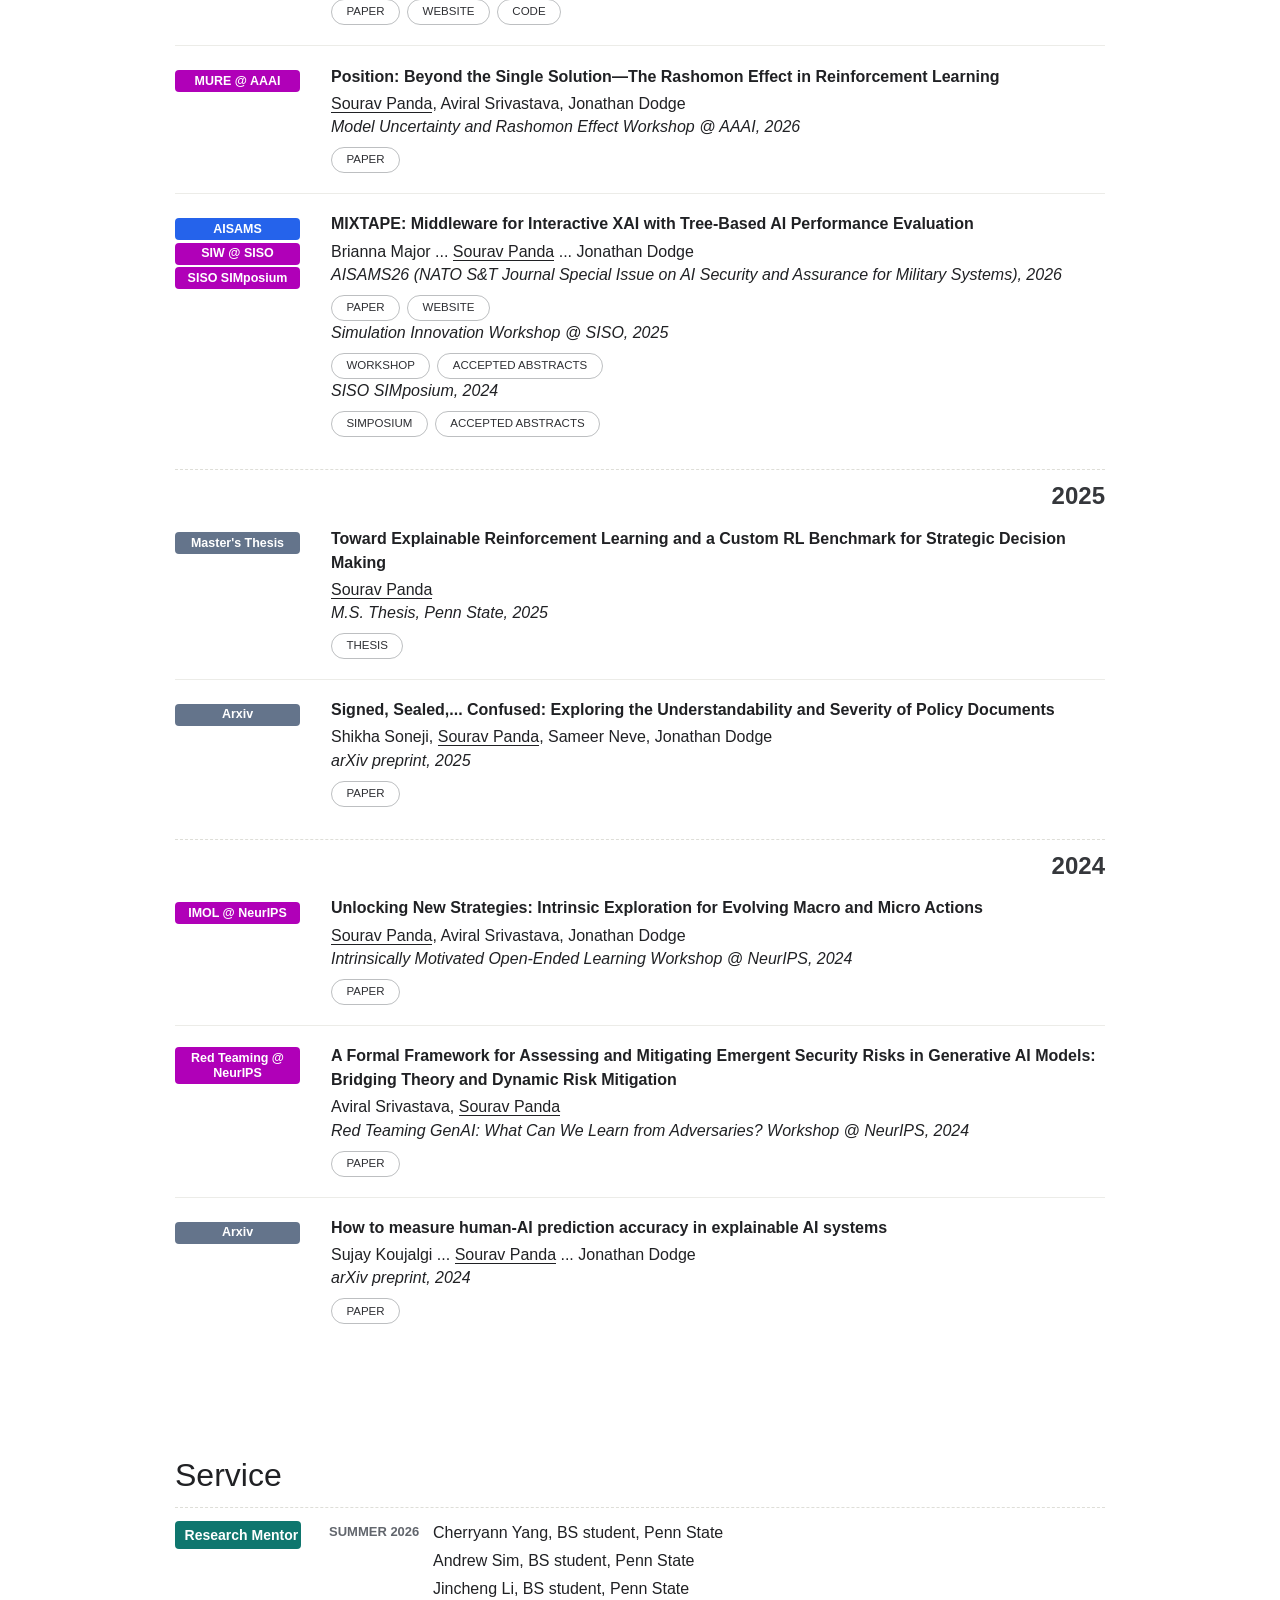
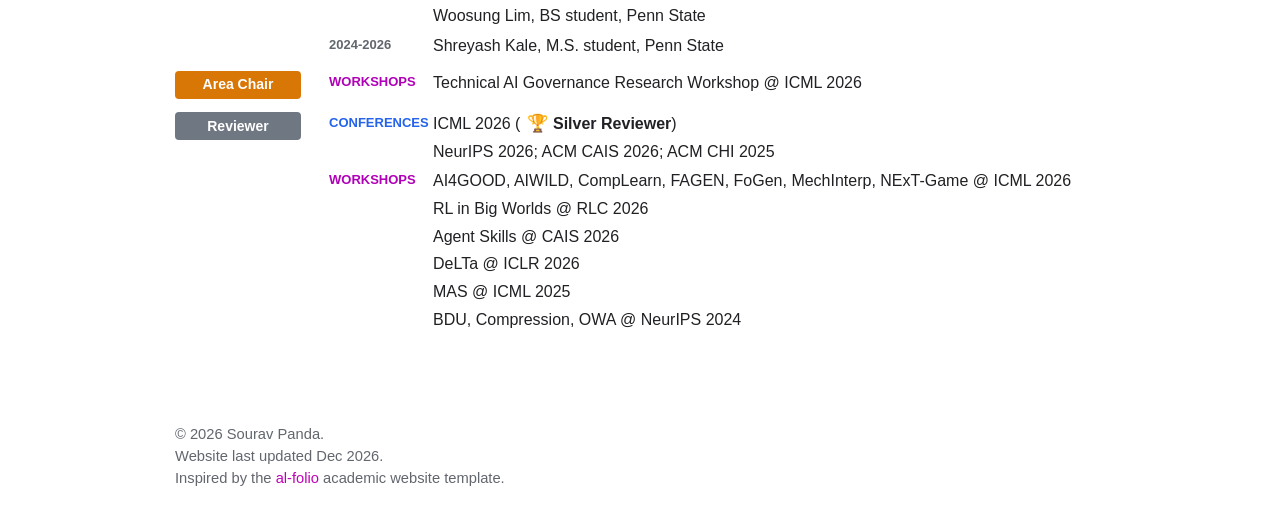
==== commit ee653943: "Updated about and footer." ====
--- a/index.html
+++ b/index.html
@@ -71,6 +71,11 @@
       <div class="footer-meta">
         <p>&copy; <span id="year"></span> Sourav Panda.</p>
         <p>Website last updated <span id="site-updated">recently</span>.</p>
+        <p>
+          Inspired by the
+          <a href="https://github.com/alshedivat/al-folio" target="_blank" rel="noreferrer">al-folio</a>
+          academic website template.
+        </p>
       </div>
     </footer>
 
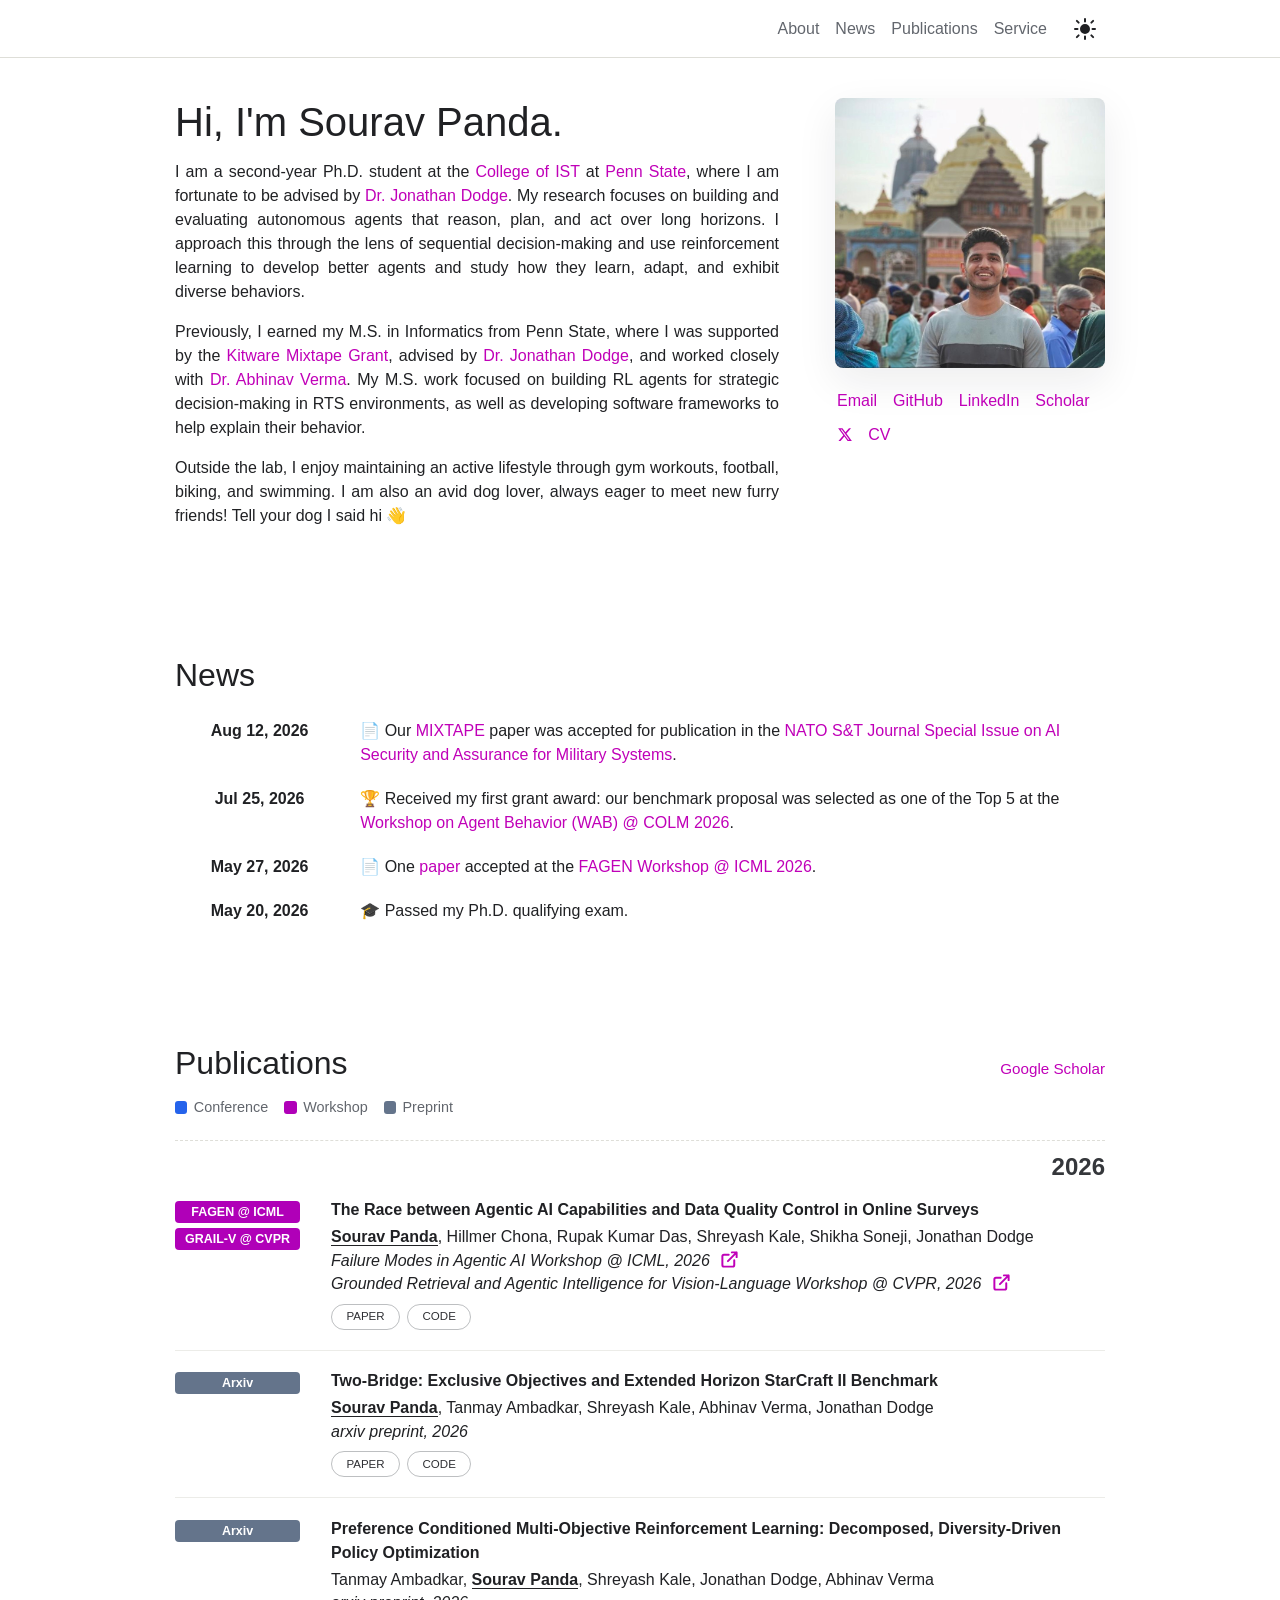
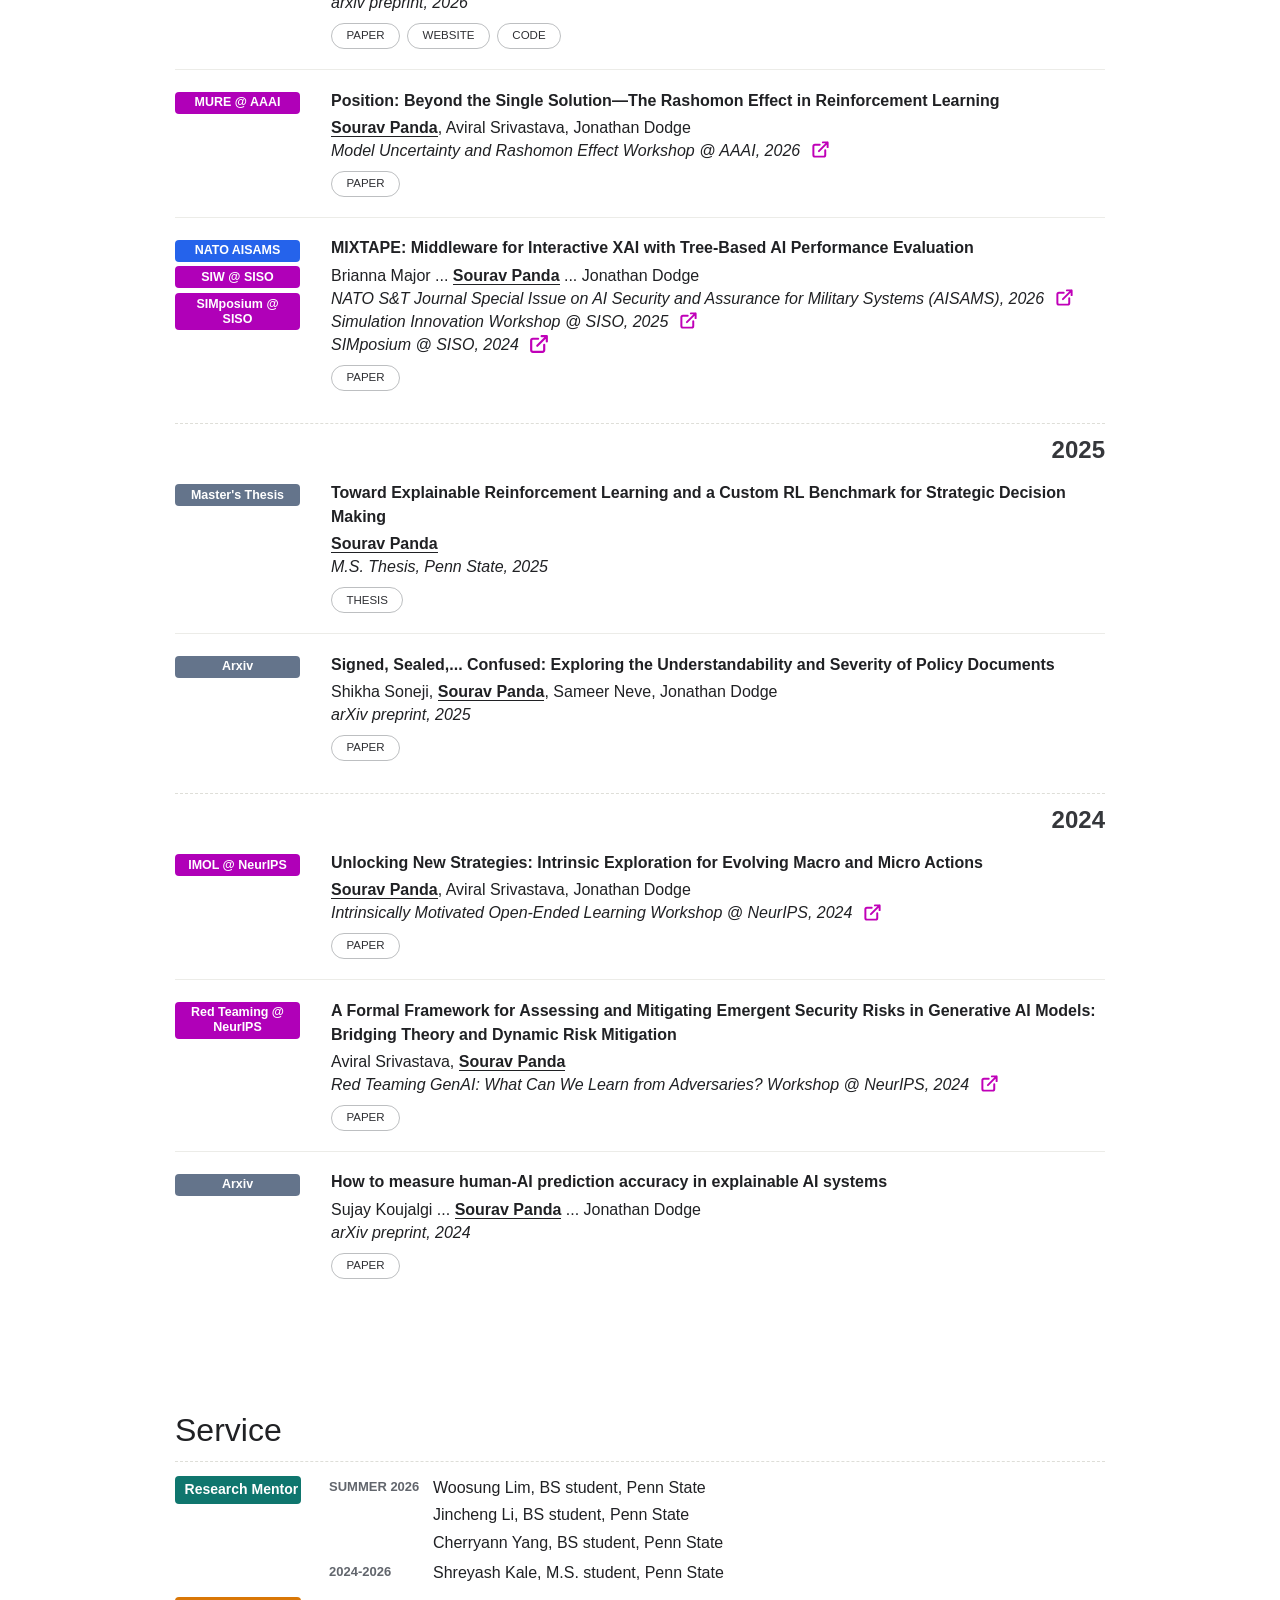
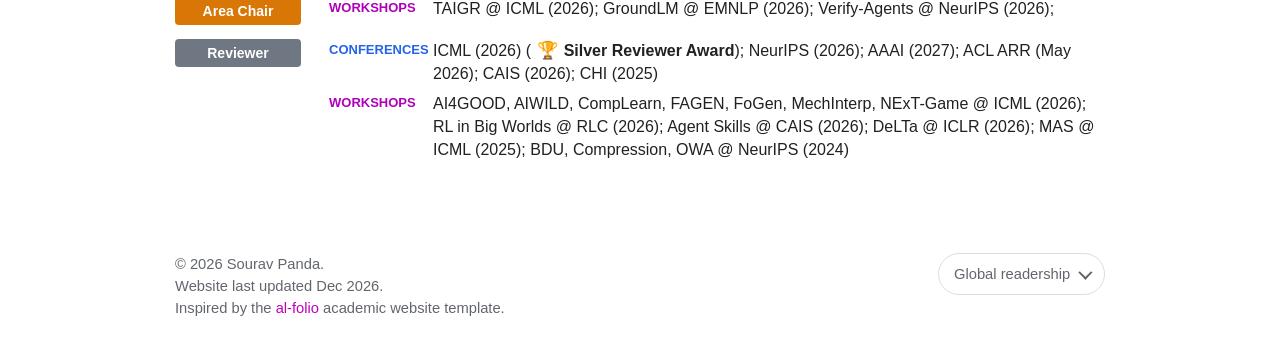
==== commit 4449755b: "Added pageviews." ====
--- a/index.html
+++ b/index.html
@@ -77,6 +77,20 @@
           academic website template.
         </p>
       </div>
+      <details class="readership-widget">
+        <summary>Global readership</summary>
+        <div class="readership-panel">
+          <h2>Readers around the world</h2>
+          <p>Click the map to explore visitor details.</p>
+          <div class="visitor-map">
+            <script
+              type="text/javascript"
+              id="mapmyvisitors"
+              src="https://mapmyvisitors.com/map.js?cl=ffffff&amp;w=300&amp;t=tt&amp;d=DnX4U49r-goWebOtCZlPxfc-rDCA8J0TrXwSt_OCikM&amp;co=2d78ad&amp;ct=ffffff&amp;cmo=3acc3a&amp;cmn=ff5353"
+            ></script>
+          </div>
+        </div>
+      </details>
     </footer>
 
     <script src="script.js"></script>
--- a/styles.css
+++ b/styles.css
@@ -417,7 +417,7 @@
 .news th {
   width: 20%;
   min-width: 155px;
-  font-weight: 700;
+  font-weight: 600;
   white-space: nowrap;
 }
 
@@ -516,7 +516,7 @@
   padding-top: 0.75rem;
   color: color-mix(in srgb, var(--text) 68%, var(--muted));
   font-size: 1.5rem;
-  font-weight: 650;
+  font-weight: 600;
   text-align: right;
 }
 
@@ -675,6 +675,9 @@
 }
 
 .publication-entry .abbr {
+  display: grid;
+  gap: 0.3rem;
+  justify-items: start;
   padding-top: 0.2rem;
 }
 
@@ -706,7 +709,7 @@
 .publication-details .title {
   margin-bottom: 0.2rem;
   color: var(--text);
-  font-weight: 700;
+  font-weight: 600;
 }
 
 .publication-details .author,
@@ -762,6 +765,38 @@
 
 .publication-details .periodical em {
   font-style: italic;
+  font-weight: 350;
+}
+
+.publication-details .venue-link {
+  display: inline-flex;
+  align-items: center;
+  justify-content: center;
+  margin-left: 0.3rem;
+  padding: 0.08rem;
+  color: var(--accent);
+  line-height: 0;
+  text-decoration: none;
+  vertical-align: -0.22rem;
+  transition:
+    color 160ms ease,
+    transform 160ms ease;
+}
+
+.publication-details .venue-link-icon {
+  display: block;
+  width: 1.2rem;
+  height: 1.2rem;
+  background-color: currentColor;
+  -webkit-mask: url("assets/icons/external-link.svg") center / contain no-repeat;
+  mask: url("assets/icons/external-link.svg") center / contain no-repeat;
+}
+
+.publication-details .venue-link:hover,
+.publication-details .venue-link:focus-visible {
+  color: var(--accent-strong);
+  text-decoration: none;
+  transform: translateY(-1px);
 }
 
 .publication-details .links {
@@ -858,6 +893,98 @@
   margin: 0;
 }
 
+.readership-widget {
+  position: relative;
+  flex: 0 0 auto;
+  width: 340px;
+  max-width: 100%;
+}
+
+.readership-widget summary {
+  width: fit-content;
+  margin-left: auto;
+  display: flex;
+  align-items: center;
+  gap: 0.55rem;
+  border: 1px solid var(--line);
+  border-radius: 999px;
+  padding: 9px 15px;
+  background: var(--bg);
+  color: var(--muted);
+  font-weight: 500;
+  cursor: pointer;
+  list-style: none;
+  transition:
+    border-color 160ms ease,
+    color 160ms ease,
+    background-color 160ms ease;
+}
+
+.readership-widget summary::-webkit-details-marker {
+  display: none;
+}
+
+.readership-widget summary::after {
+  width: 0.5rem;
+  height: 0.5rem;
+  border-right: 2px solid currentColor;
+  border-bottom: 2px solid currentColor;
+  content: "";
+  transform: rotate(45deg) translateY(-2px);
+  transition: transform 160ms ease;
+}
+
+.readership-widget[open] summary::after {
+  transform: rotate(225deg) translate(-1px, -1px);
+}
+
+.readership-widget summary:hover,
+.readership-widget summary:focus-visible {
+  border-color: color-mix(in srgb, var(--accent) 55%, var(--line));
+  color: var(--text);
+}
+
+.readership-widget summary:focus-visible {
+  outline: 2px solid var(--accent);
+  outline-offset: 3px;
+}
+
+.readership-panel {
+  margin-top: 12px;
+  border: 1px solid var(--line);
+  border-radius: 20px;
+  padding: 20px;
+  background: var(--panel);
+  box-shadow: var(--shadow);
+}
+
+.readership-panel h2 {
+  margin: 0;
+  color: var(--text);
+  font-size: 1rem;
+}
+
+.readership-panel > p {
+  margin: 4px 0 14px;
+  color: var(--muted);
+  font-size: 0.84rem;
+}
+
+.visitor-map {
+  overflow: hidden;
+  border-radius: 12px;
+  line-height: 0;
+  text-align: center;
+}
+
+.visitor-map img,
+.visitor-map iframe,
+.visitor-map object {
+  display: block;
+  max-width: 100%;
+  margin: 0 auto;
+}
+
 @media (max-width: 820px) {
   .nav {
     align-items: center;
@@ -955,4 +1082,16 @@
     flex-direction: column;
     gap: 0.75rem;
   }
-}
+
+  .readership-widget {
+    width: 100%;
+  }
+
+  .readership-widget summary {
+    margin: 0;
+  }
+
+  .readership-panel {
+    width: min(100%, 340px);
+  }
+}
